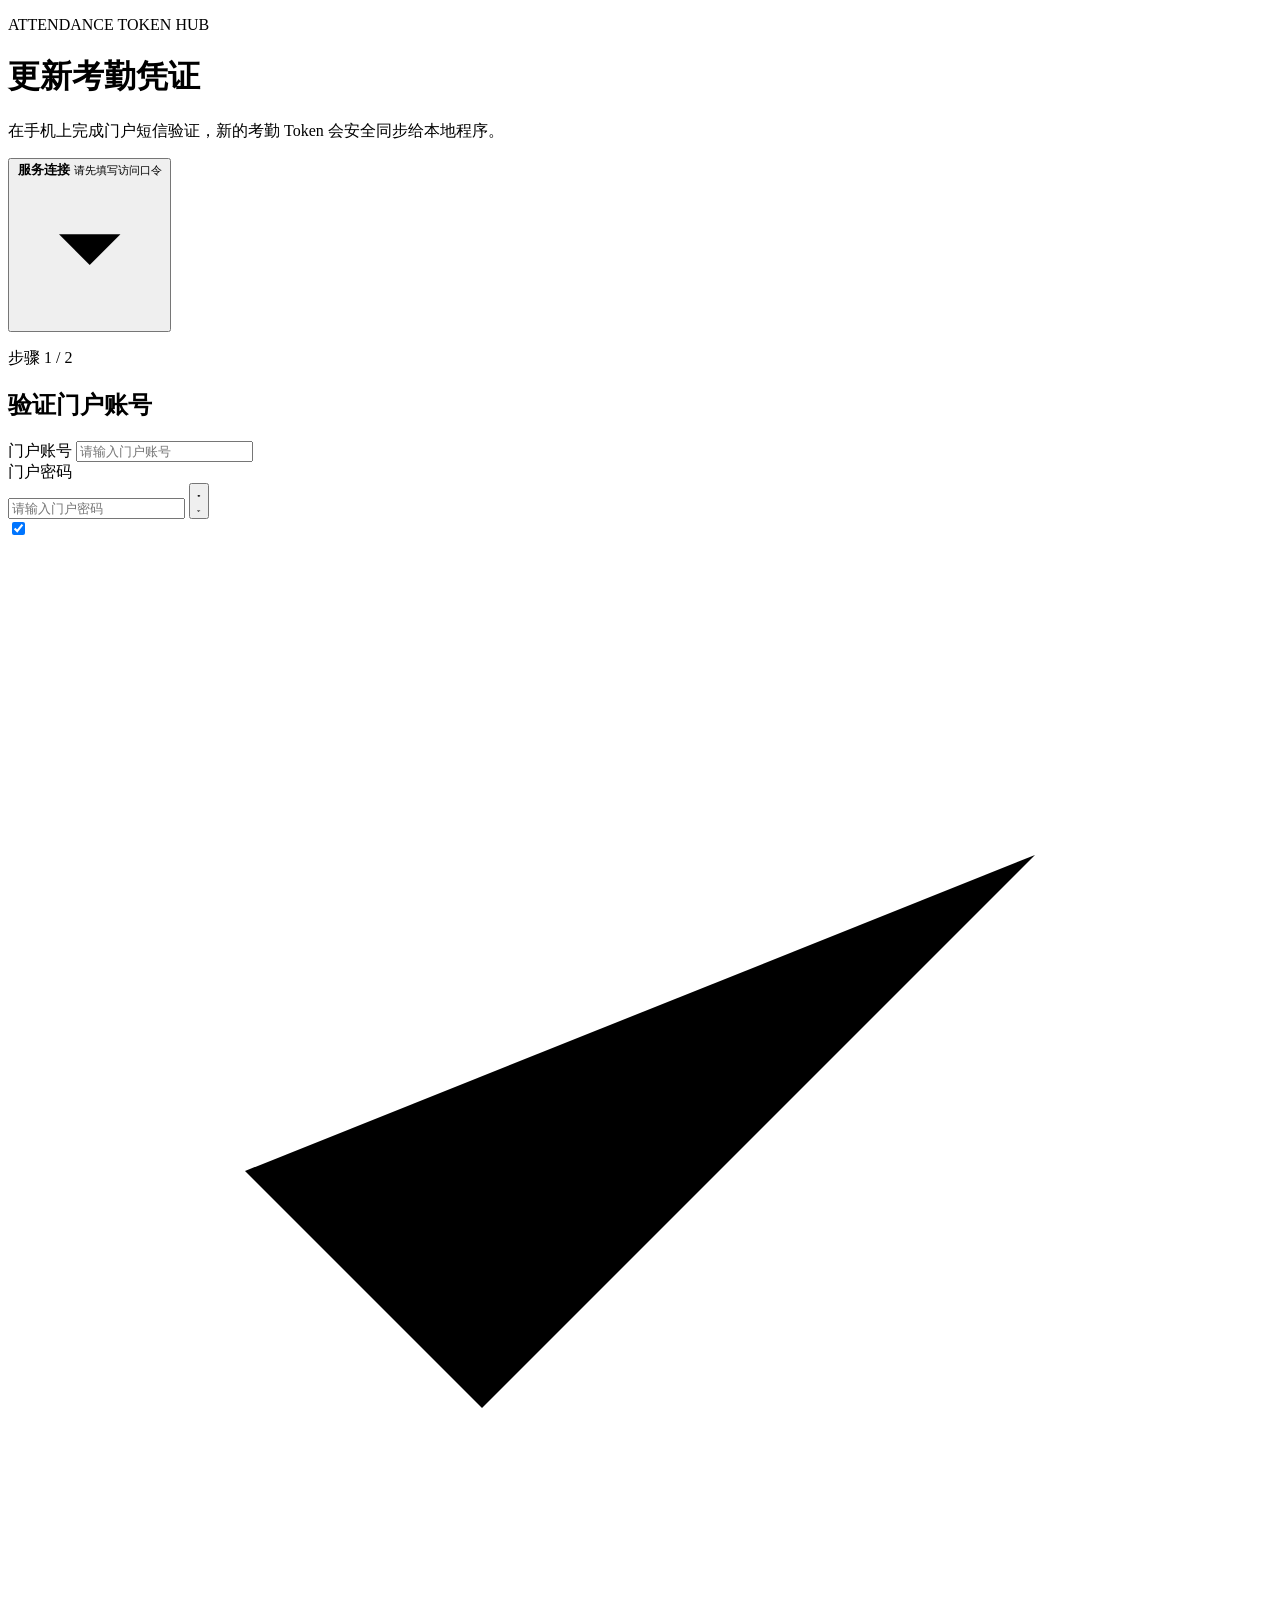
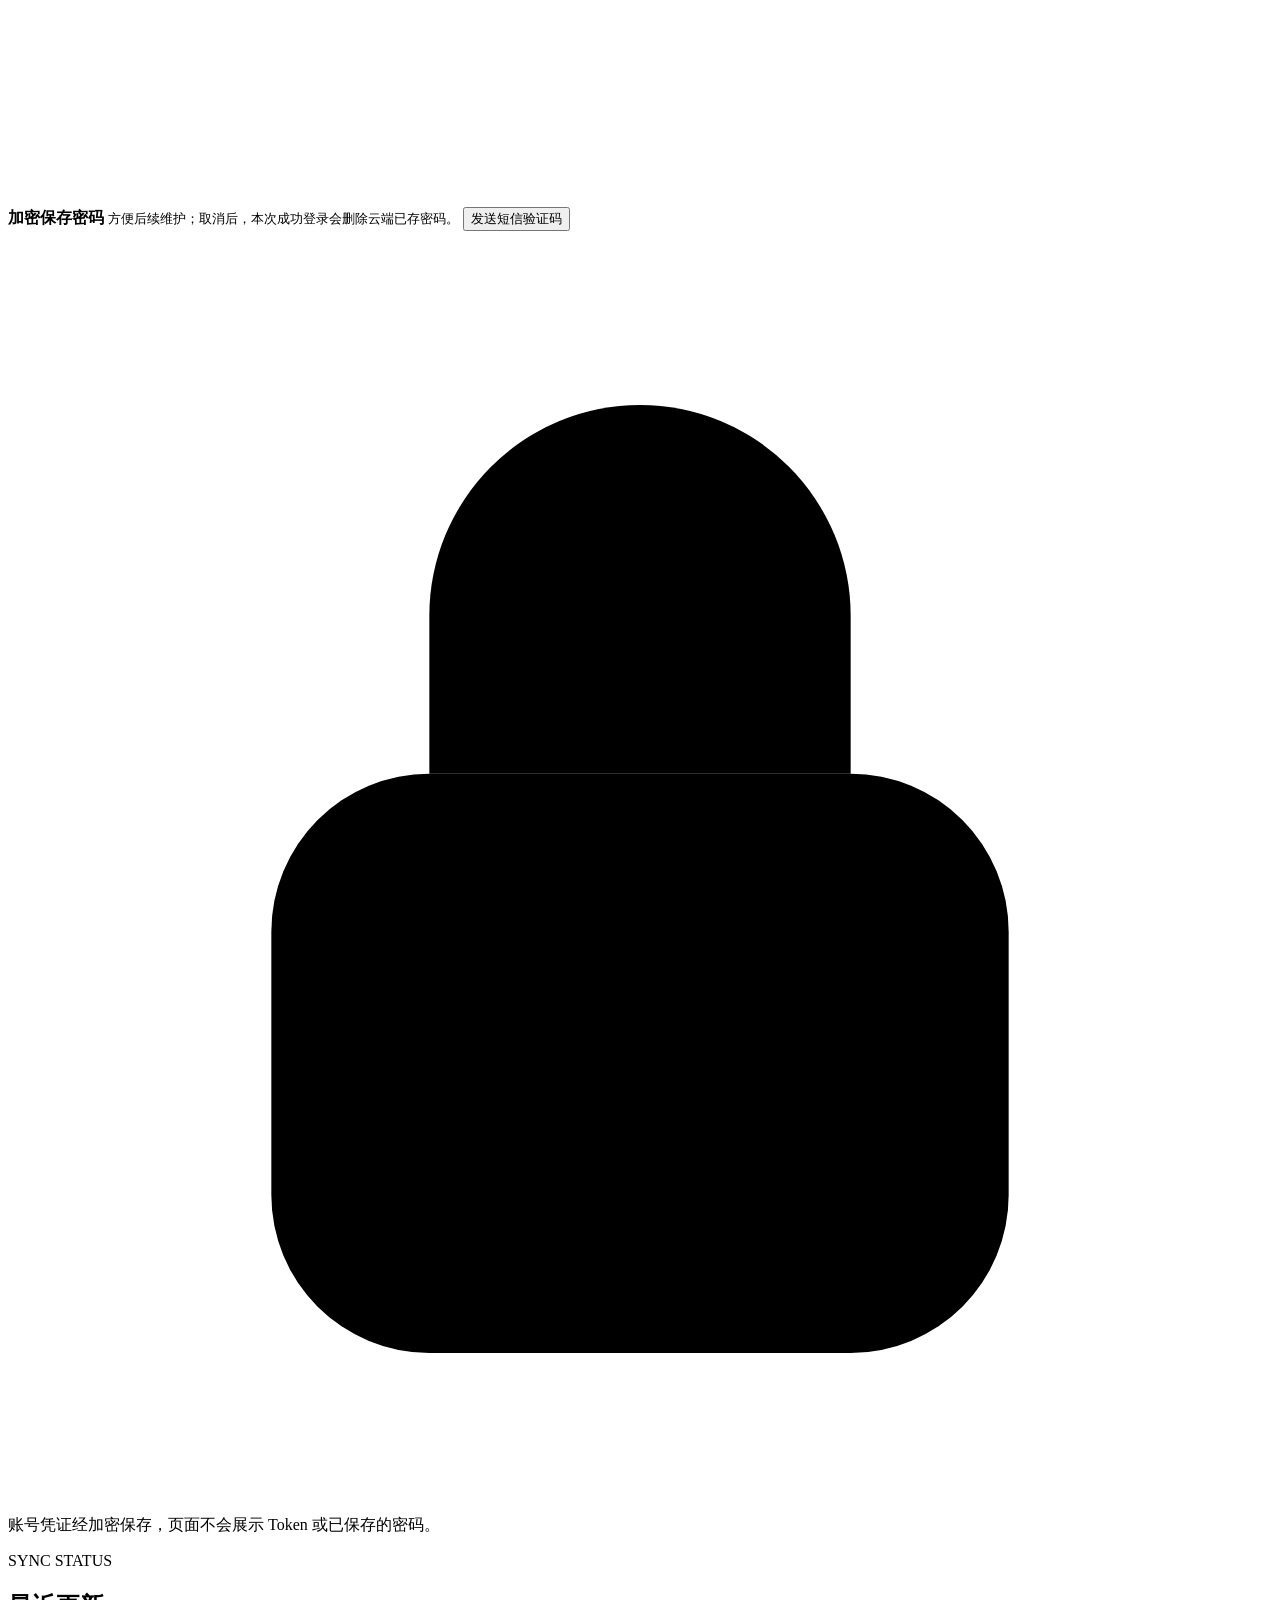
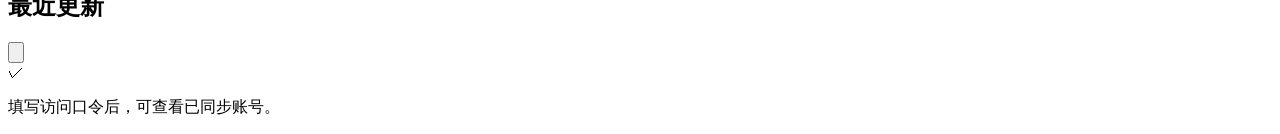
==== webApp/app/index.html @ 40dd31b1 "feat: add cloud token hub and desktop sync" ====
<!doctype html>
<html lang="zh-CN">
  <head>
    <meta charset="UTF-8">
    <meta name="viewport" content="width=device-width, initial-scale=1, viewport-fit=cover">
    <meta name="theme-color" content="#123c39">
    <meta name="description" content="通过门户短信验证安全更新考勤 Token">
    <title>考勤凭证助手</title>
    <link rel="stylesheet" href="/styles.css">
  </head>
  <body>
    <div class="ambient ambient-one" aria-hidden="true"></div>
    <div class="ambient ambient-two" aria-hidden="true"></div>

    <main class="page-shell">
      <header class="hero reveal">
        <div class="brand-mark" aria-hidden="true">
          <span></span>
          <span></span>
          <span></span>
        </div>
        <div>
          <p class="eyebrow">ATTENDANCE TOKEN HUB</p>
          <h1>更新考勤凭证</h1>
          <p class="hero-copy">在手机上完成门户短信验证，新的考勤 Token 会安全同步给本地程序。</p>
        </div>
      </header>

      <section class="connection-card reveal" aria-labelledby="connection-title">
        <button class="connection-toggle" id="connection-toggle" type="button" aria-expanded="false" aria-controls="connection-panel">
          <span class="connection-summary">
            <span class="status-dot" id="connection-dot"></span>
            <span>
              <strong id="connection-title">服务连接</strong>
              <small id="connection-label">请先填写访问口令</small>
            </span>
          </span>
          <svg viewBox="0 0 24 24" aria-hidden="true"><path d="m7 9 5 5 5-5"/></svg>
        </button>
        <div class="connection-panel" id="connection-panel" hidden>
          <label class="field-label" for="access-key">服务访问口令</label>
          <div class="secret-row">
            <input id="access-key" type="password" autocomplete="off" maxlength="256" placeholder="由管理员提供">
            <button class="text-button" id="save-access-key" type="button">应用</button>
          </div>
          <p class="field-hint">仅保存在当前浏览器会话，关闭页面后自动清除。</p>
        </div>
      </section>

      <section class="auth-card reveal" aria-labelledby="auth-title">
        <div class="card-heading">
          <div>
            <p class="step-kicker" id="step-kicker">步骤 1 / 2</p>
            <h2 id="auth-title">验证门户账号</h2>
          </div>
          <div class="step-track" aria-hidden="true">
            <span class="active"></span>
            <span id="step-two-marker"></span>
          </div>
        </div>

        <form id="auth-form" novalidate>
          <div class="field-group">
            <label class="field-label" for="user-account">门户账号</label>
            <input id="user-account" name="userAccount" type="text" autocomplete="username" autocapitalize="none" maxlength="128" placeholder="请输入门户账号" required>
          </div>

          <div class="field-group">
            <label class="field-label" for="password">门户密码</label>
            <div class="password-wrap">
              <input id="password" name="password" type="password" autocomplete="current-password" maxlength="512" placeholder="请输入门户密码" required>
              <button class="visibility-button" id="toggle-password" type="button" aria-label="显示密码">
                <svg class="eye-open" viewBox="0 0 24 24" aria-hidden="true"><path d="M2.5 12s3.4-6 9.5-6 9.5 6 9.5 6-3.4 6-9.5 6-9.5-6-9.5-6Z"/><circle cx="12" cy="12" r="2.7"/></svg>
                <svg class="eye-closed" viewBox="0 0 24 24" aria-hidden="true"><path d="m3 3 18 18M10.6 6.1A9.9 9.9 0 0 1 12 6c6.1 0 9.5 6 9.5 6a14.8 14.8 0 0 1-2.1 2.8M6.2 6.3C3.8 8 2.5 12 2.5 12s3.4 6 9.5 6a9.3 9.3 0 0 0 3.2-.6M9.9 9.9a3 3 0 0 0 4.2 4.2"/></svg>
              </button>
            </div>
          </div>

          <label class="check-row" for="save-password">
            <input id="save-password" type="checkbox" checked>
            <span class="check-box" aria-hidden="true"><svg viewBox="0 0 16 16"><path d="m3 8 3 3 7-7"/></svg></span>
            <span>
              <strong>加密保存密码</strong>
              <small id="password-save-hint">方便后续维护；取消后，本次成功登录会删除云端已存密码。</small>
            </span>
          </label>

          <button class="primary-button" id="send-sms" type="button">
            <span class="button-label">发送短信验证码</span>
            <span class="button-spinner" aria-hidden="true"></span>
          </button>

          <div class="verification-panel" id="verification-panel" hidden>
            <div class="verification-divider">
              <span></span>
              <p>验证码已发送</p>
              <span></span>
            </div>
            <div class="field-group code-group">
              <label class="field-label" for="sms-code">短信验证码</label>
              <div class="code-row">
                <input id="sms-code" name="smsCode" type="text" inputmode="numeric" autocomplete="one-time-code" maxlength="20" placeholder="请输入验证码">
                <span class="countdown" id="challenge-countdown">10:00</span>
              </div>
            </div>
            <button class="primary-button accent" id="complete-login" type="submit">
              <span class="button-label">验证并更新 Token</span>
              <span class="button-spinner" aria-hidden="true"></span>
            </button>
          </div>
        </form>

        <div class="inline-message" id="inline-message" role="status" aria-live="polite" hidden></div>
        <p class="privacy-note"><svg viewBox="0 0 24 24" aria-hidden="true"><rect x="5" y="10" width="14" height="11" rx="3"/><path d="M8 10V7a4 4 0 0 1 8 0v3"/></svg>账号凭证经加密保存，页面不会展示 Token 或已保存的密码。</p>
      </section>

      <section class="accounts-section reveal" aria-labelledby="accounts-title">
        <div class="section-heading">
          <div>
            <p class="eyebrow dark">SYNC STATUS</p>
            <h2 id="accounts-title">最近更新</h2>
          </div>
          <button class="icon-button" id="refresh-accounts" type="button" aria-label="刷新账号列表">
            <svg viewBox="0 0 24 24" aria-hidden="true"><path d="M20 7v5h-5M4 17v-5h5"/><path d="M6.1 8.4A7 7 0 0 1 18.7 7L20 9M4 15l1.3 2A7 7 0 0 0 18 15.6"/></svg>
          </button>
        </div>
        <div class="accounts-list" id="accounts-list">
          <div class="empty-state" id="accounts-empty">
            <span class="empty-symbol" aria-hidden="true">✓</span>
            <p>填写访问口令后，可查看已同步账号。</p>
          </div>
        </div>
      </section>
    </main>

    <div class="toast" id="toast" role="status" aria-live="polite" hidden>
      <span class="toast-icon" aria-hidden="true">✓</span>
      <span id="toast-message"></span>
    </div>

    <script src="/app.js" defer></script>
  </body>
</html>
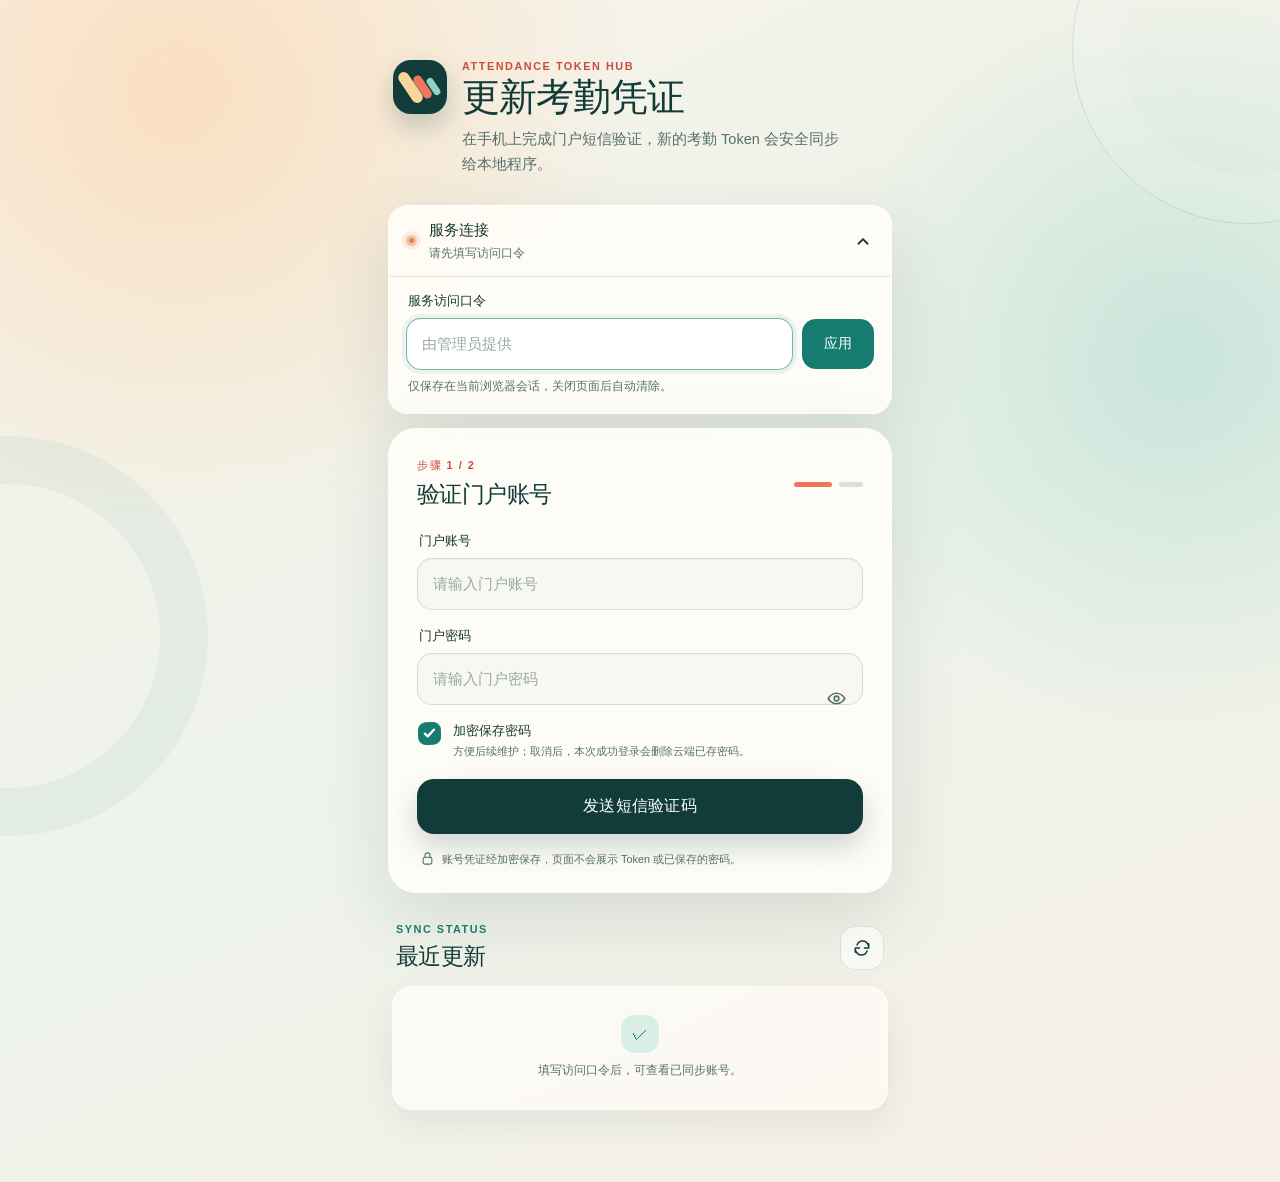
==== commit f388b591: "feat: support web deployment under a path prefix" ====
--- a/webApp/app/index.html
+++ b/webApp/app/index.html
@@ -6,7 +6,7 @@
     <meta name="theme-color" content="#123c39">
     <meta name="description" content="通过门户短信验证安全更新考勤 Token">
     <title>考勤凭证助手</title>
-    <link rel="stylesheet" href="/styles.css">
+    <link rel="stylesheet" href="styles.css">
   </head>
   <body>
     <div class="ambient ambient-one" aria-hidden="true"></div>
@@ -138,6 +138,6 @@
       <span id="toast-message"></span>
     </div>
 
-    <script src="/app.js" defer></script>
+    <script src="app.js" defer></script>
   </body>
 </html>
--- a/webApp/app/styles.css
+++ b/webApp/app/styles.css
@@ -0,0 +1,901 @@
+:root {
+  --ink: #173734;
+  --ink-soft: #55706c;
+  --paper: #f5f0e7;
+  --surface: rgba(255, 253, 248, 0.92);
+  --line: rgba(23, 55, 52, 0.12);
+  --teal: #177c70;
+  --teal-deep: #123c39;
+  --mint: #d8eee7;
+  --coral: #ee765d;
+  --coral-deep: #c84f3b;
+  --success: #237d59;
+  --danger: #b94a3b;
+  --shadow: 0 24px 70px rgba(39, 61, 54, 0.13);
+  --radius: 28px;
+  font-family: "Source Han Sans SC", "Microsoft YaHei UI", "PingFang SC", sans-serif;
+  color: var(--ink);
+  background: var(--paper);
+  font-synthesis: none;
+}
+
+* {
+  box-sizing: border-box;
+}
+
+[hidden] {
+  display: none !important;
+}
+
+html {
+  min-height: 100%;
+  background: var(--paper);
+}
+
+body {
+  min-width: 320px;
+  min-height: 100vh;
+  min-height: 100dvh;
+  margin: 0;
+  overflow-x: hidden;
+  background:
+    radial-gradient(circle at 14% 8%, rgba(255, 202, 150, 0.48), transparent 28rem),
+    radial-gradient(circle at 92% 30%, rgba(131, 201, 185, 0.34), transparent 24rem),
+    linear-gradient(155deg, #f8f2e8 0%, #edf3eb 54%, #f7efe5 100%);
+}
+
+button,
+input {
+  font: inherit;
+}
+
+button {
+  -webkit-tap-highlight-color: transparent;
+}
+
+button:focus-visible,
+input:focus-visible {
+  outline: 3px solid rgba(238, 118, 93, 0.3);
+  outline-offset: 2px;
+}
+
+.ambient {
+  position: fixed;
+  z-index: 0;
+  border: 1px solid rgba(23, 124, 112, 0.14);
+  border-radius: 999px;
+  pointer-events: none;
+}
+
+.ambient-one {
+  top: -8rem;
+  right: -9rem;
+  width: 22rem;
+  height: 22rem;
+  box-shadow: inset 0 0 0 3rem rgba(255, 255, 255, 0.12);
+}
+
+.ambient-two {
+  bottom: 4rem;
+  left: -12rem;
+  width: 25rem;
+  height: 25rem;
+  border-width: 3rem;
+  opacity: 0.36;
+}
+
+.page-shell {
+  position: relative;
+  z-index: 1;
+  width: min(100%, 540px);
+  margin: 0 auto;
+  padding: max(28px, env(safe-area-inset-top)) 18px max(48px, env(safe-area-inset-bottom));
+}
+
+.hero {
+  display: grid;
+  grid-template-columns: 54px 1fr;
+  gap: 15px;
+  align-items: start;
+  padding: 10px 5px 28px;
+}
+
+.brand-mark {
+  position: relative;
+  width: 54px;
+  height: 54px;
+  overflow: hidden;
+  border-radius: 18px;
+  background: var(--teal-deep);
+  box-shadow: 0 12px 26px rgba(18, 60, 57, 0.22);
+}
+
+.brand-mark span {
+  position: absolute;
+  display: block;
+  border-radius: 999px;
+  transform: rotate(-34deg);
+}
+
+.brand-mark span:nth-child(1) {
+  top: 10px;
+  left: 12px;
+  width: 11px;
+  height: 35px;
+  background: #f8d59a;
+}
+
+.brand-mark span:nth-child(2) {
+  top: 14px;
+  left: 25px;
+  width: 9px;
+  height: 26px;
+  background: var(--coral);
+}
+
+.brand-mark span:nth-child(3) {
+  top: 17px;
+  left: 37px;
+  width: 7px;
+  height: 19px;
+  background: #8bd3c3;
+}
+
+.eyebrow,
+.step-kicker {
+  margin: 0 0 6px;
+  color: var(--coral-deep);
+  font-size: 0.68rem;
+  font-weight: 800;
+  letter-spacing: 0.14em;
+}
+
+.eyebrow.dark {
+  color: var(--teal);
+}
+
+h1,
+h2,
+p {
+  margin-top: 0;
+}
+
+h1,
+h2 {
+  font-family: "STZhongsong", "FZYaSongS-R-GB", "Source Han Serif SC", serif;
+  letter-spacing: -0.025em;
+}
+
+h1 {
+  margin-bottom: 8px;
+  color: var(--teal-deep);
+  font-size: clamp(1.85rem, 8vw, 2.35rem);
+  line-height: 1.08;
+}
+
+.hero-copy {
+  max-width: 390px;
+  margin-bottom: 0;
+  color: var(--ink-soft);
+  font-size: 0.91rem;
+  line-height: 1.72;
+}
+
+.connection-card,
+.auth-card {
+  border: 1px solid rgba(255, 255, 255, 0.7);
+  background: var(--surface);
+  box-shadow: var(--shadow);
+  backdrop-filter: blur(18px);
+  -webkit-backdrop-filter: blur(18px);
+}
+
+.connection-card {
+  margin-bottom: 14px;
+  overflow: hidden;
+  border-radius: 20px;
+}
+
+.connection-toggle {
+  display: flex;
+  width: 100%;
+  min-height: 70px;
+  align-items: center;
+  justify-content: space-between;
+  padding: 14px 17px;
+  border: 0;
+  color: var(--ink);
+  background: transparent;
+  cursor: pointer;
+}
+
+.connection-toggle > svg {
+  width: 22px;
+  fill: none;
+  stroke: currentColor;
+  stroke-linecap: round;
+  stroke-linejoin: round;
+  stroke-width: 2;
+  transition: transform 180ms ease;
+}
+
+.connection-toggle[aria-expanded="true"] > svg {
+  transform: rotate(180deg);
+}
+
+.connection-summary {
+  display: flex;
+  gap: 12px;
+  align-items: center;
+  text-align: left;
+}
+
+.connection-summary strong,
+.connection-summary small {
+  display: block;
+}
+
+.connection-summary strong {
+  margin-bottom: 4px;
+  font-size: 0.95rem;
+}
+
+.connection-summary small {
+  color: var(--ink-soft);
+  font-size: 0.76rem;
+}
+
+.status-dot {
+  width: 11px;
+  height: 11px;
+  border: 3px solid #e9c9a3;
+  border-radius: 50%;
+  background: var(--coral);
+  box-shadow: 0 0 0 4px rgba(238, 118, 93, 0.12);
+}
+
+.status-dot.connected {
+  border-color: #cfeadd;
+  background: var(--success);
+  box-shadow: 0 0 0 4px rgba(35, 125, 89, 0.12);
+}
+
+.connection-panel {
+  padding: 0 17px 17px;
+  border-top: 1px solid var(--line);
+}
+
+.connection-panel .field-label {
+  margin-top: 15px;
+}
+
+.secret-row,
+.code-row {
+  display: flex;
+  gap: 9px;
+  align-items: center;
+}
+
+.secret-row input,
+.code-row input {
+  min-width: 0;
+  flex: 1;
+}
+
+.text-button {
+  min-width: 72px;
+  height: 50px;
+  padding: 0 15px;
+  border: 0;
+  border-radius: 14px;
+  color: #fff;
+  background: var(--teal);
+  font-size: 0.86rem;
+  font-weight: 800;
+  cursor: pointer;
+}
+
+.field-hint {
+  margin: 8px 2px 0;
+  color: var(--ink-soft);
+  font-size: 0.72rem;
+  line-height: 1.55;
+}
+
+.auth-card {
+  padding: 24px 20px 20px;
+  border-radius: var(--radius);
+}
+
+.card-heading,
+.section-heading {
+  display: flex;
+  align-items: center;
+  justify-content: space-between;
+}
+
+.card-heading {
+  margin-bottom: 22px;
+}
+
+.card-heading h2,
+.section-heading h2 {
+  margin: 0;
+  color: var(--teal-deep);
+  font-size: 1.45rem;
+}
+
+.step-track {
+  display: flex;
+  gap: 7px;
+}
+
+.step-track span {
+  width: 24px;
+  height: 5px;
+  border-radius: 99px;
+  background: #dcded8;
+  transition: width 220ms ease, background 220ms ease;
+}
+
+.step-track span.active {
+  width: 38px;
+  background: var(--coral);
+}
+
+.field-group {
+  margin-bottom: 17px;
+}
+
+.field-label {
+  display: block;
+  margin: 0 2px 8px;
+  color: var(--ink);
+  font-size: 0.82rem;
+  font-weight: 800;
+}
+
+input[type="text"],
+input[type="password"] {
+  width: 100%;
+  height: 52px;
+  padding: 0 15px;
+  border: 1px solid rgba(23, 55, 52, 0.14);
+  border-radius: 15px;
+  color: var(--ink);
+  background: rgba(248, 248, 243, 0.88);
+  box-shadow: inset 0 1px 2px rgba(23, 55, 52, 0.03);
+  font-size: 0.94rem;
+  transition: border 160ms ease, box-shadow 160ms ease, background 160ms ease;
+}
+
+input::placeholder {
+  color: #9aa9a4;
+}
+
+input:focus {
+  border-color: rgba(23, 124, 112, 0.58);
+  background: #fff;
+  box-shadow: 0 0 0 4px rgba(23, 124, 112, 0.08);
+  outline: none;
+}
+
+.password-wrap {
+  position: relative;
+}
+
+.password-wrap input {
+  padding-right: 52px;
+}
+
+.visibility-button {
+  position: absolute;
+  top: 50%;
+  right: 7px;
+  display: grid;
+  width: 40px;
+  height: 40px;
+  padding: 9px;
+  border: 0;
+  border-radius: 12px;
+  color: var(--ink-soft);
+  background: transparent;
+  cursor: pointer;
+  place-items: center;
+}
+
+.visibility-button svg {
+  grid-area: 1 / 1;
+  width: 21px;
+  fill: none;
+  stroke: currentColor;
+  stroke-linecap: round;
+  stroke-linejoin: round;
+  stroke-width: 1.8;
+}
+
+.visibility-button .eye-closed,
+.visibility-button.visible .eye-open {
+  display: none;
+}
+
+.visibility-button.visible .eye-closed {
+  display: block;
+}
+
+.check-row {
+  display: grid;
+  grid-template-columns: 24px 1fr;
+  gap: 11px;
+  margin: 2px 1px 20px;
+  cursor: pointer;
+}
+
+.check-row input {
+  position: absolute;
+  width: 1px;
+  height: 1px;
+  overflow: hidden;
+  opacity: 0;
+}
+
+.check-box {
+  display: grid;
+  width: 23px;
+  height: 23px;
+  border: 1px solid rgba(23, 55, 52, 0.2);
+  border-radius: 8px;
+  background: #f8f8f3;
+  place-items: center;
+  transition: background 160ms ease, border 160ms ease, transform 160ms ease;
+}
+
+.check-box svg {
+  width: 15px;
+  fill: none;
+  stroke: #fff;
+  stroke-linecap: round;
+  stroke-linejoin: round;
+  stroke-width: 2.4;
+  opacity: 0;
+}
+
+.check-row input:checked + .check-box {
+  border-color: var(--teal);
+  background: var(--teal);
+  transform: rotate(-2deg);
+}
+
+.check-row input:checked + .check-box svg {
+  opacity: 1;
+}
+
+.check-row input:focus-visible + .check-box {
+  outline: 3px solid rgba(238, 118, 93, 0.3);
+  outline-offset: 2px;
+}
+
+.check-row strong,
+.check-row small {
+  display: block;
+}
+
+.check-row strong {
+  margin-bottom: 3px;
+  font-size: 0.83rem;
+}
+
+.check-row small {
+  color: var(--ink-soft);
+  font-size: 0.7rem;
+  line-height: 1.5;
+}
+
+.primary-button {
+  position: relative;
+  display: flex;
+  width: 100%;
+  height: 55px;
+  align-items: center;
+  justify-content: center;
+  overflow: hidden;
+  border: 0;
+  border-radius: 17px;
+  color: #fff;
+  background: var(--teal-deep);
+  box-shadow: 0 13px 28px rgba(18, 60, 57, 0.2);
+  font-weight: 800;
+  letter-spacing: 0.02em;
+  cursor: pointer;
+  transition: transform 150ms ease, box-shadow 150ms ease, opacity 150ms ease;
+}
+
+.primary-button::before {
+  position: absolute;
+  top: 0;
+  left: -38%;
+  width: 35%;
+  height: 100%;
+  background: linear-gradient(90deg, transparent, rgba(255, 255, 255, 0.16), transparent);
+  content: "";
+  transform: skewX(-18deg);
+  transition: left 420ms ease;
+}
+
+.primary-button:hover::before {
+  left: 108%;
+}
+
+.primary-button:not(:disabled):active {
+  transform: translateY(2px);
+  box-shadow: 0 7px 16px rgba(18, 60, 57, 0.18);
+}
+
+.primary-button.accent {
+  background: var(--coral);
+  box-shadow: 0 13px 28px rgba(200, 79, 59, 0.2);
+}
+
+.primary-button:disabled {
+  box-shadow: none;
+  cursor: not-allowed;
+  opacity: 0.5;
+}
+
+.button-spinner {
+  display: none;
+  width: 19px;
+  height: 19px;
+  border: 2px solid rgba(255, 255, 255, 0.38);
+  border-top-color: #fff;
+  border-radius: 50%;
+  animation: spin 700ms linear infinite;
+}
+
+.primary-button.loading .button-label {
+  display: none;
+}
+
+.primary-button.loading .button-spinner {
+  display: block;
+}
+
+.verification-panel {
+  padding-top: 21px;
+  animation: panel-in 320ms ease both;
+}
+
+.verification-divider {
+  display: grid;
+  grid-template-columns: 1fr auto 1fr;
+  gap: 10px;
+  align-items: center;
+  margin-bottom: 17px;
+}
+
+.verification-divider span {
+  height: 1px;
+  background: var(--line);
+}
+
+.verification-divider p {
+  margin: 0;
+  color: var(--success);
+  font-size: 0.7rem;
+  font-weight: 800;
+  letter-spacing: 0.08em;
+}
+
+.code-group {
+  margin-bottom: 13px;
+}
+
+.countdown {
+  min-width: 58px;
+  color: var(--teal);
+  font-size: 0.82rem;
+  font-variant-numeric: tabular-nums;
+  font-weight: 800;
+  text-align: center;
+}
+
+.inline-message {
+  margin-top: 14px;
+  padding: 11px 13px;
+  border-radius: 13px;
+  color: var(--danger);
+  background: rgba(185, 74, 59, 0.09);
+  font-size: 0.78rem;
+  line-height: 1.55;
+}
+
+.inline-message.success {
+  color: var(--success);
+  background: rgba(35, 125, 89, 0.09);
+}
+
+.privacy-note {
+  display: flex;
+  gap: 7px;
+  align-items: flex-start;
+  margin: 17px 3px 0;
+  color: var(--ink-soft);
+  font-size: 0.68rem;
+  line-height: 1.55;
+}
+
+.privacy-note svg {
+  width: 15px;
+  min-width: 15px;
+  fill: none;
+  stroke: currentColor;
+  stroke-linecap: round;
+  stroke-linejoin: round;
+  stroke-width: 1.7;
+}
+
+.accounts-section {
+  padding: 30px 4px 0;
+}
+
+.section-heading {
+  margin-bottom: 14px;
+  padding: 0 4px;
+}
+
+.icon-button {
+  display: grid;
+  width: 44px;
+  height: 44px;
+  border: 1px solid var(--line);
+  border-radius: 15px;
+  color: var(--teal-deep);
+  background: rgba(255, 255, 255, 0.58);
+  cursor: pointer;
+  place-items: center;
+}
+
+.icon-button svg {
+  width: 20px;
+  fill: none;
+  stroke: currentColor;
+  stroke-linecap: round;
+  stroke-linejoin: round;
+  stroke-width: 1.8;
+}
+
+.icon-button.loading svg {
+  animation: spin 700ms linear infinite;
+}
+
+.accounts-list {
+  display: grid;
+  gap: 10px;
+}
+
+.account-item,
+.empty-state {
+  border: 1px solid rgba(255, 255, 255, 0.68);
+  background: rgba(255, 253, 248, 0.72);
+  box-shadow: 0 13px 32px rgba(39, 61, 54, 0.08);
+  backdrop-filter: blur(12px);
+  -webkit-backdrop-filter: blur(12px);
+}
+
+.account-item {
+  display: grid;
+  grid-template-columns: 44px 1fr auto;
+  gap: 12px;
+  align-items: center;
+  padding: 14px;
+  border-radius: 19px;
+  animation: item-in 280ms ease both;
+}
+
+.account-avatar {
+  display: grid;
+  width: 44px;
+  height: 44px;
+  border-radius: 15px;
+  color: var(--teal-deep);
+  background: var(--mint);
+  font-family: "STZhongsong", "Source Han Serif SC", serif;
+  font-size: 1.05rem;
+  font-weight: 800;
+  place-items: center;
+}
+
+.account-copy {
+  min-width: 0;
+}
+
+.account-name-line {
+  display: flex;
+  gap: 7px;
+  align-items: baseline;
+  margin-bottom: 4px;
+}
+
+.account-name-line strong {
+  overflow: hidden;
+  font-size: 0.9rem;
+  text-overflow: ellipsis;
+  white-space: nowrap;
+}
+
+.account-name-line span {
+  color: var(--ink-soft);
+  font-size: 0.67rem;
+}
+
+.account-meta {
+  overflow: hidden;
+  margin: 0;
+  color: var(--ink-soft);
+  font-size: 0.69rem;
+  line-height: 1.45;
+  text-overflow: ellipsis;
+  white-space: nowrap;
+}
+
+.status-badge {
+  padding: 6px 9px;
+  border-radius: 99px;
+  color: var(--success);
+  background: rgba(35, 125, 89, 0.1);
+  font-size: 0.66rem;
+  font-weight: 800;
+  white-space: nowrap;
+}
+
+.status-badge.expired {
+  color: var(--danger);
+  background: rgba(185, 74, 59, 0.09);
+}
+
+.empty-state {
+  padding: 28px 22px;
+  border-radius: 20px;
+  color: var(--ink-soft);
+  text-align: center;
+}
+
+.empty-state p {
+  margin: 8px 0 0;
+  font-size: 0.78rem;
+  line-height: 1.55;
+}
+
+.empty-symbol {
+  display: grid;
+  width: 38px;
+  height: 38px;
+  margin: 0 auto;
+  border-radius: 14px;
+  color: var(--teal);
+  background: var(--mint);
+  font-weight: 900;
+  place-items: center;
+}
+
+.toast {
+  position: fixed;
+  z-index: 20;
+  right: 18px;
+  bottom: max(20px, env(safe-area-inset-bottom));
+  left: 18px;
+  display: flex;
+  width: min(calc(100% - 36px), 500px);
+  min-height: 54px;
+  margin: 0 auto;
+  align-items: center;
+  gap: 11px;
+  padding: 12px 16px;
+  border: 1px solid rgba(255, 255, 255, 0.16);
+  border-radius: 17px;
+  color: #fff;
+  background: rgba(18, 60, 57, 0.95);
+  box-shadow: 0 17px 38px rgba(18, 60, 57, 0.28);
+  font-size: 0.82rem;
+  animation: toast-in 260ms ease both;
+  backdrop-filter: blur(12px);
+  -webkit-backdrop-filter: blur(12px);
+}
+
+.toast.error {
+  background: rgba(142, 55, 43, 0.96);
+}
+
+.toast-icon {
+  display: grid;
+  width: 26px;
+  height: 26px;
+  flex: 0 0 auto;
+  border-radius: 9px;
+  color: var(--teal-deep);
+  background: #dff0e8;
+  font-weight: 900;
+  place-items: center;
+}
+
+.reveal {
+  animation: reveal 560ms cubic-bezier(0.2, 0.8, 0.2, 1) both;
+}
+
+.connection-card.reveal {
+  animation-delay: 80ms;
+}
+
+.auth-card.reveal {
+  animation-delay: 150ms;
+}
+
+.accounts-section.reveal {
+  animation-delay: 220ms;
+}
+
+@keyframes reveal {
+  from { opacity: 0; transform: translateY(16px); }
+  to { opacity: 1; transform: translateY(0); }
+}
+
+@keyframes panel-in {
+  from { opacity: 0; transform: translateY(-8px); }
+  to { opacity: 1; transform: translateY(0); }
+}
+
+@keyframes item-in {
+  from { opacity: 0; transform: translateY(8px); }
+  to { opacity: 1; transform: translateY(0); }
+}
+
+@keyframes toast-in {
+  from { opacity: 0; transform: translateY(14px) scale(0.98); }
+  to { opacity: 1; transform: translateY(0) scale(1); }
+}
+
+@keyframes spin {
+  to { transform: rotate(360deg); }
+}
+
+@media (min-width: 760px) {
+  .page-shell {
+    padding-top: 50px;
+    padding-bottom: 72px;
+  }
+
+  .auth-card {
+    padding: 30px 28px 24px;
+  }
+}
+
+@media (max-width: 360px) {
+  .page-shell {
+    padding-right: 12px;
+    padding-left: 12px;
+  }
+
+  .hero {
+    grid-template-columns: 46px 1fr;
+  }
+
+  .brand-mark {
+    width: 46px;
+    height: 46px;
+  }
+
+  .brand-mark span:nth-child(1) { left: 9px; }
+  .brand-mark span:nth-child(2) { left: 21px; }
+  .brand-mark span:nth-child(3) { left: 32px; }
+}
+
+@media (prefers-reduced-motion: reduce) {
+  *,
+  *::before,
+  *::after {
+    scroll-behavior: auto !important;
+    animation-duration: 0.01ms !important;
+    animation-iteration-count: 1 !important;
+    transition-duration: 0.01ms !important;
+  }
+}
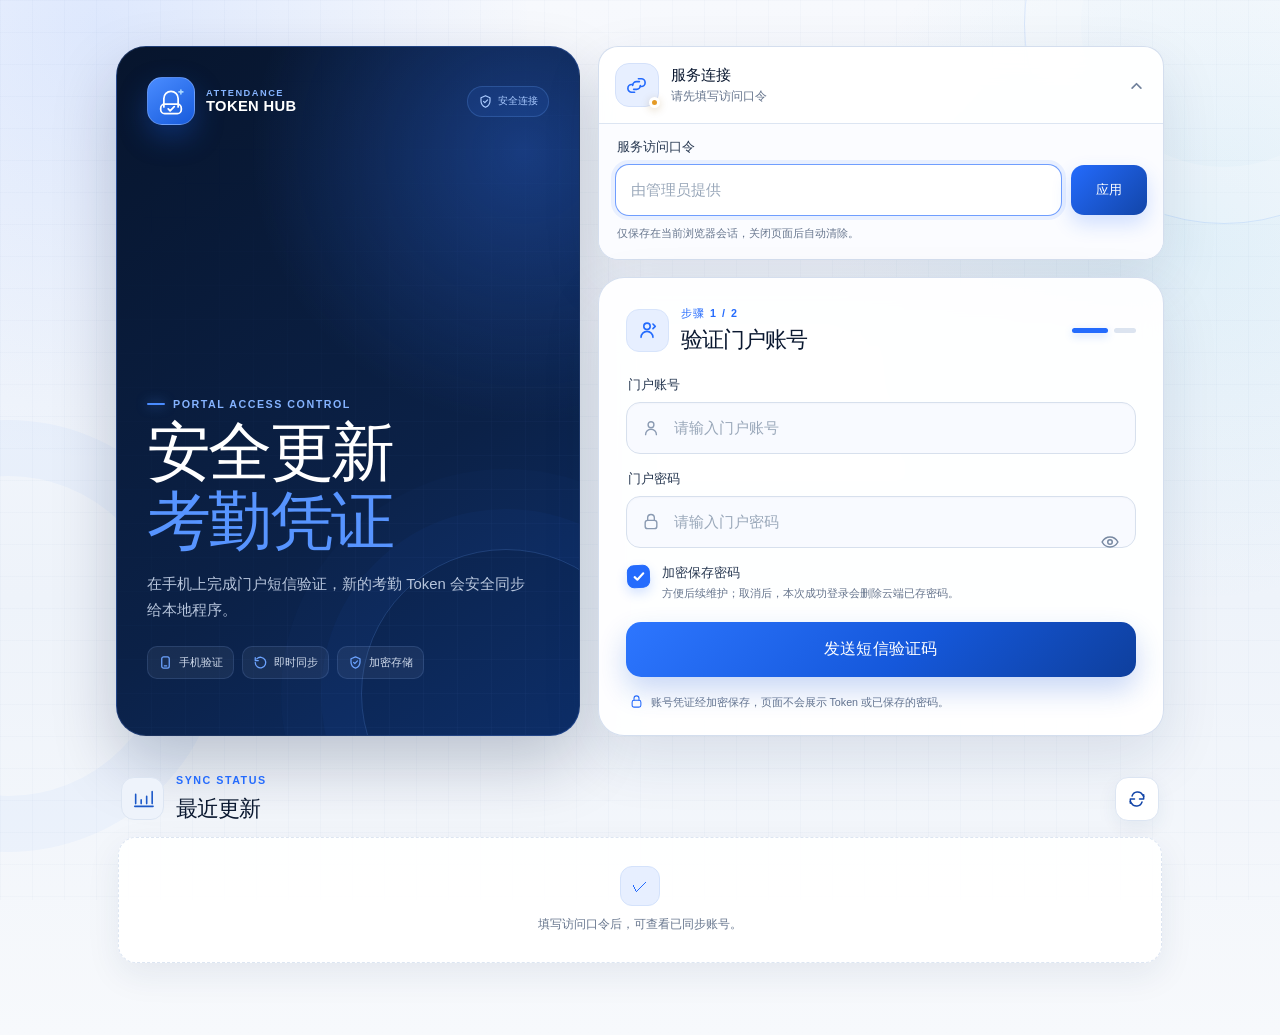
==== commit fa1da8dc: "feat: redesign token hub in blue and navy" ====
--- a/webApp/app/index.html
+++ b/webApp/app/index.html
@@ -3,10 +3,10 @@
   <head>
     <meta charset="UTF-8">
     <meta name="viewport" content="width=device-width, initial-scale=1, viewport-fit=cover">
-    <meta name="theme-color" content="#123c39">
+    <meta name="theme-color" content="#07152d">
     <meta name="description" content="通过门户短信验证安全更新考勤 Token">
     <title>考勤凭证助手</title>
-    <link rel="stylesheet" href="styles.css">
+    <link rel="stylesheet" href="styles.css?v=20261005-blue">
   </head>
   <body>
     <div class="ambient ambient-one" aria-hidden="true"></div>
@@ -14,22 +14,46 @@
 
     <main class="page-shell">
       <header class="hero reveal">
-        <div class="brand-mark" aria-hidden="true">
-          <span></span>
-          <span></span>
-          <span></span>
+        <div class="hero-grid" aria-hidden="true"></div>
+        <div class="hero-topline">
+          <div class="brand-lockup">
+            <div class="brand-mark" aria-hidden="true">
+              <svg viewBox="0 0 48 48">
+                <path d="M15 31.5V20.8a9 9 0 0 1 18 0v10.7"/>
+                <rect x="11" y="28" width="26" height="12" rx="5"/>
+                <path d="m20.5 34 2.4 2.4 5.2-5.2"/>
+                <path class="brand-spark" d="M36.5 10v5M34 12.5h5"/>
+              </svg>
+            </div>
+            <div class="brand-copy">
+              <span>ATTENDANCE</span>
+              <strong>TOKEN HUB</strong>
+            </div>
+          </div>
+          <span class="secure-pill">
+            <svg viewBox="0 0 20 20" aria-hidden="true"><path d="M10 2.3 16 5v4.2c0 4-2.5 6.9-6 8.5-3.5-1.6-6-4.5-6-8.5V5l6-2.7Z"/><path d="m7.4 9.9 1.7 1.7 3.7-3.8"/></svg>
+            安全连接
+          </span>
         </div>
-        <div>
-          <p class="eyebrow">ATTENDANCE TOKEN HUB</p>
-          <h1>更新考勤凭证</h1>
+        <div class="hero-content">
+          <p class="eyebrow"><span></span> PORTAL ACCESS CONTROL</p>
+          <h1>安全更新<br><em>考勤凭证</em></h1>
           <p class="hero-copy">在手机上完成门户短信验证，新的考勤 Token 会安全同步给本地程序。</p>
+          <div class="hero-features" aria-label="服务特性">
+            <span><svg viewBox="0 0 20 20" aria-hidden="true"><rect x="5" y="2.5" width="10" height="15" rx="2.5"/><path d="M8.5 14.5h3"/></svg>手机验证</span>
+            <span><svg viewBox="0 0 20 20" aria-hidden="true"><path d="M3 10a7 7 0 1 0 2-4.9"/><path d="M3 3.5v4h4"/></svg>即时同步</span>
+            <span><svg viewBox="0 0 20 20" aria-hidden="true"><path d="M10 2.5 16 5v4.2c0 4-2.5 6.9-6 8.3-3.5-1.4-6-4.3-6-8.3V5l6-2.5Z"/><path d="m7.5 9.8 1.6 1.7 3.5-3.6"/></svg>加密存储</span>
+          </div>
         </div>
       </header>
 
       <section class="connection-card reveal" aria-labelledby="connection-title">
         <button class="connection-toggle" id="connection-toggle" type="button" aria-expanded="false" aria-controls="connection-panel">
           <span class="connection-summary">
-            <span class="status-dot" id="connection-dot"></span>
+            <span class="connection-icon" aria-hidden="true">
+              <svg viewBox="0 0 24 24"><path d="M8 12a4 4 0 0 1 4-4h3M16 12a4 4 0 0 1-4 4H9"/><path d="M14 5h3a4 4 0 0 1 0 8h-1M10 19H7a4 4 0 0 1 0-8h1"/></svg>
+              <span class="status-dot" id="connection-dot"></span>
+            </span>
             <span>
               <strong id="connection-title">服务连接</strong>
               <small id="connection-label">请先填写访问口令</small>
@@ -49,9 +73,14 @@
 
       <section class="auth-card reveal" aria-labelledby="auth-title">
         <div class="card-heading">
-          <div>
+          <div class="heading-copy">
+            <span class="heading-icon" aria-hidden="true">
+              <svg viewBox="0 0 24 24"><circle cx="12" cy="8" r="3.5"/><path d="M5.5 20a6.5 6.5 0 0 1 13 0"/><path d="M18.5 5.5 21 8l-2.5 2.5"/></svg>
+            </span>
+            <div>
             <p class="step-kicker" id="step-kicker">步骤 1 / 2</p>
             <h2 id="auth-title">验证门户账号</h2>
+            </div>
           </div>
           <div class="step-track" aria-hidden="true">
             <span class="active"></span>
@@ -62,12 +91,16 @@
         <form id="auth-form" novalidate>
           <div class="field-group">
             <label class="field-label" for="user-account">门户账号</label>
-            <input id="user-account" name="userAccount" type="text" autocomplete="username" autocapitalize="none" maxlength="128" placeholder="请输入门户账号" required>
+            <div class="input-shell">
+              <svg class="input-icon" viewBox="0 0 24 24" aria-hidden="true"><circle cx="12" cy="8" r="3.5"/><path d="M5.5 20a6.5 6.5 0 0 1 13 0"/></svg>
+              <input id="user-account" name="userAccount" type="text" autocomplete="username" autocapitalize="none" maxlength="128" placeholder="请输入门户账号" required>
+            </div>
           </div>
 
           <div class="field-group">
             <label class="field-label" for="password">门户密码</label>
-            <div class="password-wrap">
+            <div class="password-wrap input-shell">
+              <svg class="input-icon" viewBox="0 0 24 24" aria-hidden="true"><rect x="5" y="10" width="14" height="10" rx="3"/><path d="M8 10V7a4 4 0 0 1 8 0v3"/></svg>
               <input id="password" name="password" type="password" autocomplete="current-password" maxlength="512" placeholder="请输入门户密码" required>
               <button class="visibility-button" id="toggle-password" type="button" aria-label="显示密码">
                 <svg class="eye-open" viewBox="0 0 24 24" aria-hidden="true"><path d="M2.5 12s3.4-6 9.5-6 9.5 6 9.5 6-3.4 6-9.5 6-9.5-6-9.5-6Z"/><circle cx="12" cy="12" r="2.7"/></svg>
@@ -116,9 +149,14 @@
 
       <section class="accounts-section reveal" aria-labelledby="accounts-title">
         <div class="section-heading">
-          <div>
+          <div class="heading-copy">
+            <span class="heading-icon subtle" aria-hidden="true">
+              <svg viewBox="0 0 24 24"><path d="M4 17V7M10 17v-4M16 17V9M22 17V4"/><path d="M3 20h20"/></svg>
+            </span>
+            <div>
             <p class="eyebrow dark">SYNC STATUS</p>
             <h2 id="accounts-title">最近更新</h2>
+            </div>
           </div>
           <button class="icon-button" id="refresh-accounts" type="button" aria-label="刷新账号列表">
             <svg viewBox="0 0 24 24" aria-hidden="true"><path d="M20 7v5h-5M4 17v-5h5"/><path d="M6.1 8.4A7 7 0 0 1 18.7 7L20 9M4 15l1.3 2A7 7 0 0 0 18 15.6"/></svg>
--- a/webApp/app/styles.css
+++ b/webApp/app/styles.css
@@ -1,21 +1,24 @@
 :root {
-  --ink: #173734;
-  --ink-soft: #55706c;
-  --paper: #f5f0e7;
-  --surface: rgba(255, 253, 248, 0.92);
-  --line: rgba(23, 55, 52, 0.12);
-  --teal: #177c70;
-  --teal-deep: #123c39;
-  --mint: #d8eee7;
-  --coral: #ee765d;
-  --coral-deep: #c84f3b;
-  --success: #237d59;
-  --danger: #b94a3b;
-  --shadow: 0 24px 70px rgba(39, 61, 54, 0.13);
-  --radius: 28px;
-  font-family: "Source Han Sans SC", "Microsoft YaHei UI", "PingFang SC", sans-serif;
+  --ink: #0a1830;
+  --ink-soft: #66758d;
+  --blue-black: #07152d;
+  --blue-black-soft: #0d2246;
+  --paper: #f3f6fb;
+  --surface: #ffffff;
+  --line: #dce5f2;
+  --blue: #246bfd;
+  --blue-bright: #4a8cff;
+  --blue-deep: #1245a8;
+  --blue-soft: #e7efff;
+  --cyan: #20a7d6;
+  --success: #128360;
+  --danger: #c43e50;
+  --shadow: 0 22px 60px rgba(20, 48, 94, 0.11);
+  --shadow-soft: 0 12px 34px rgba(20, 48, 94, 0.08);
+  --radius: 26px;
   color: var(--ink);
   background: var(--paper);
+  font-family: "HarmonyOS Sans SC", "MiSans", "Source Han Sans SC", "Microsoft YaHei UI", sans-serif;
   font-synthesis: none;
 }
 
@@ -39,9 +42,21 @@
   margin: 0;
   overflow-x: hidden;
   background:
-    radial-gradient(circle at 14% 8%, rgba(255, 202, 150, 0.48), transparent 28rem),
-    radial-gradient(circle at 92% 30%, rgba(131, 201, 185, 0.34), transparent 24rem),
-    linear-gradient(155deg, #f8f2e8 0%, #edf3eb 54%, #f7efe5 100%);
+    radial-gradient(circle at 8% 3%, rgba(36, 107, 253, 0.12), transparent 27rem),
+    radial-gradient(circle at 93% 23%, rgba(32, 167, 214, 0.09), transparent 23rem),
+    linear-gradient(180deg, #f7f9fd 0%, #eef3fa 58%, #f7f9fc 100%);
+}
+
+body::before {
+  position: fixed;
+  inset: 0;
+  z-index: 0;
+  background-image:
+    linear-gradient(rgba(53, 92, 155, 0.025) 1px, transparent 1px),
+    linear-gradient(90deg, rgba(53, 92, 155, 0.025) 1px, transparent 1px);
+  background-size: 32px 32px;
+  content: "";
+  pointer-events: none;
 }
 
 button,
@@ -55,103 +70,205 @@
 
 button:focus-visible,
 input:focus-visible {
-  outline: 3px solid rgba(238, 118, 93, 0.3);
+  outline: 3px solid rgba(36, 107, 253, 0.24);
   outline-offset: 2px;
 }
 
 .ambient {
   position: fixed;
   z-index: 0;
-  border: 1px solid rgba(23, 124, 112, 0.14);
+  border: 1px solid rgba(36, 107, 253, 0.1);
   border-radius: 999px;
   pointer-events: none;
 }
 
 .ambient-one {
-  top: -8rem;
+  top: -11rem;
   right: -9rem;
-  width: 22rem;
-  height: 22rem;
-  box-shadow: inset 0 0 0 3rem rgba(255, 255, 255, 0.12);
-}
-
-.ambient-two {
-  bottom: 4rem;
-  left: -12rem;
   width: 25rem;
   height: 25rem;
-  border-width: 3rem;
+  box-shadow: inset 0 0 0 3.5rem rgba(255, 255, 255, 0.2);
+}
+
+.ambient-two {
+  bottom: 3rem;
+  left: -13rem;
+  width: 27rem;
+  height: 27rem;
+  border-width: 3.5rem;
   opacity: 0.36;
 }
 
 .page-shell {
   position: relative;
   z-index: 1;
-  width: min(100%, 540px);
+  width: min(100%, 620px);
   margin: 0 auto;
-  padding: max(28px, env(safe-area-inset-top)) 18px max(48px, env(safe-area-inset-bottom));
+  padding: max(22px, env(safe-area-inset-top)) 16px max(48px, env(safe-area-inset-bottom));
 }
 
 .hero {
-  display: grid;
-  grid-template-columns: 54px 1fr;
-  gap: 15px;
-  align-items: start;
-  padding: 10px 5px 28px;
+  position: relative;
+  display: flex;
+  min-height: 350px;
+  flex-direction: column;
+  overflow: hidden;
+  margin-bottom: 16px;
+  padding: 22px;
+  border: 1px solid rgba(100, 151, 255, 0.22);
+  border-radius: 30px;
+  color: #fff;
+  background:
+    radial-gradient(circle at 88% 15%, rgba(52, 119, 255, 0.34), transparent 17rem),
+    linear-gradient(145deg, #07152d 0%, #0b2147 62%, #0d2e68 100%);
+  box-shadow: 0 28px 64px rgba(6, 25, 57, 0.22);
+}
+
+.hero::after {
+  position: absolute;
+  right: -4.5rem;
+  bottom: -6.5rem;
+  width: 18rem;
+  height: 18rem;
+  border: 1px solid rgba(100, 159, 255, 0.22);
+  border-radius: 50%;
+  box-shadow:
+    0 0 0 2.5rem rgba(52, 119, 255, 0.045),
+    0 0 0 5rem rgba(52, 119, 255, 0.025);
+  content: "";
+  pointer-events: none;
+}
+
+.hero-grid {
+  position: absolute;
+  inset: 0;
+  opacity: 0.16;
+  background-image:
+    linear-gradient(rgba(133, 171, 255, 0.2) 1px, transparent 1px),
+    linear-gradient(90deg, rgba(133, 171, 255, 0.2) 1px, transparent 1px);
+  background-size: 34px 34px;
+  mask-image: linear-gradient(135deg, transparent 8%, #000 80%);
+  pointer-events: none;
+}
+
+.hero-topline,
+.hero-content {
+  position: relative;
+  z-index: 1;
+}
+
+.hero-topline {
+  display: flex;
+  align-items: center;
+  justify-content: space-between;
+  gap: 14px;
+}
+
+.brand-lockup {
+  display: flex;
+  min-width: 0;
+  align-items: center;
+  gap: 11px;
 }
 
 .brand-mark {
-  position: relative;
-  width: 54px;
-  height: 54px;
-  overflow: hidden;
-  border-radius: 18px;
-  background: var(--teal-deep);
-  box-shadow: 0 12px 26px rgba(18, 60, 57, 0.22);
-}
-
-.brand-mark span {
-  position: absolute;
-  display: block;
+  display: grid;
+  width: 48px;
+  height: 48px;
+  flex: 0 0 auto;
+  border: 1px solid rgba(255, 255, 255, 0.24);
+  border-radius: 15px;
+  background: linear-gradient(145deg, #4a8cff, #175bdc);
+  box-shadow: 0 12px 28px rgba(22, 91, 220, 0.34);
+  place-items: center;
+}
+
+.brand-mark svg {
+  width: 38px;
+  fill: none;
+  stroke: #fff;
+  stroke-linecap: round;
+  stroke-linejoin: round;
+  stroke-width: 2.2;
+}
+
+.brand-mark .brand-spark {
+  stroke: #a9d7ff;
+  stroke-width: 2;
+}
+
+.brand-copy {
+  display: grid;
+  gap: 1px;
+  line-height: 1;
+}
+
+.brand-copy span {
+  color: #86b4ff;
+  font-size: 0.58rem;
+  font-weight: 800;
+  letter-spacing: 0.16em;
+}
+
+.brand-copy strong {
+  color: #fff;
+  font-size: 0.92rem;
+  letter-spacing: 0.025em;
+}
+
+.secure-pill {
+  display: inline-flex;
+  min-width: max-content;
+  align-items: center;
+  gap: 5px;
+  padding: 7px 10px;
+  border: 1px solid rgba(112, 170, 255, 0.22);
   border-radius: 999px;
-  transform: rotate(-34deg);
-}
-
-.brand-mark span:nth-child(1) {
-  top: 10px;
-  left: 12px;
-  width: 11px;
-  height: 35px;
-  background: #f8d59a;
-}
-
-.brand-mark span:nth-child(2) {
-  top: 14px;
-  left: 25px;
-  width: 9px;
-  height: 26px;
-  background: var(--coral);
-}
-
-.brand-mark span:nth-child(3) {
-  top: 17px;
-  left: 37px;
-  width: 7px;
-  height: 19px;
-  background: #8bd3c3;
+  color: #a9caff;
+  background: rgba(48, 106, 218, 0.14);
+  font-size: 0.65rem;
+  font-weight: 750;
+}
+
+.secure-pill svg {
+  width: 15px;
+  fill: none;
+  stroke: currentColor;
+  stroke-linecap: round;
+  stroke-linejoin: round;
+  stroke-width: 1.6;
+}
+
+.hero-content {
+  margin-top: 38px;
 }
 
 .eyebrow,
 .step-kicker {
-  margin: 0 0 6px;
-  color: var(--coral-deep);
-  font-size: 0.68rem;
-  font-weight: 800;
+  margin: 0 0 8px;
+  color: var(--blue);
+  font-size: 0.67rem;
+  font-weight: 850;
   letter-spacing: 0.14em;
 }
 
+.hero .eyebrow {
+  display: flex;
+  align-items: center;
+  gap: 8px;
+  color: #85b3ff;
+}
+
+.hero .eyebrow span {
+  width: 18px;
+  height: 2px;
+  border-radius: 99px;
+  background: var(--blue-bright);
+  box-shadow: 0 0 12px rgba(74, 140, 255, 0.75);
+}
+
 .eyebrow.dark {
-  color: var(--teal);
+  color: var(--blue);
 }
 
 h1,
@@ -162,32 +279,67 @@
 
 h1,
 h2 {
-  font-family: "STZhongsong", "FZYaSongS-R-GB", "Source Han Serif SC", serif;
-  letter-spacing: -0.025em;
+  font-family: "HarmonyOS Sans SC", "MiSans", "Source Han Sans SC", "Microsoft YaHei UI", sans-serif;
+  letter-spacing: -0.04em;
 }
 
 h1 {
-  margin-bottom: 8px;
-  color: var(--teal-deep);
-  font-size: clamp(1.85rem, 8vw, 2.35rem);
+  margin-bottom: 15px;
+  color: #fff;
+  font-size: clamp(2.25rem, 10vw, 3.25rem);
+  font-weight: 900;
   line-height: 1.08;
 }
 
+h1 em {
+  color: #5794ff;
+  font-style: normal;
+}
+
 .hero-copy {
-  max-width: 390px;
+  max-width: 430px;
   margin-bottom: 0;
-  color: var(--ink-soft);
-  font-size: 0.91rem;
-  line-height: 1.72;
+  color: #b7c5dc;
+  font-size: 0.88rem;
+  line-height: 1.75;
+}
+
+.hero-features {
+  display: flex;
+  flex-wrap: wrap;
+  gap: 8px;
+  margin-top: 23px;
+}
+
+.hero-features span {
+  display: inline-flex;
+  align-items: center;
+  gap: 6px;
+  padding: 8px 10px;
+  border: 1px solid rgba(138, 181, 255, 0.15);
+  border-radius: 10px;
+  color: #cfdaeb;
+  background: rgba(255, 255, 255, 0.055);
+  font-size: 0.68rem;
+  font-weight: 700;
+}
+
+.hero-features svg {
+  width: 15px;
+  fill: none;
+  stroke: #6ca3ff;
+  stroke-linecap: round;
+  stroke-linejoin: round;
+  stroke-width: 1.7;
 }
 
 .connection-card,
 .auth-card {
-  border: 1px solid rgba(255, 255, 255, 0.7);
-  background: var(--surface);
+  border: 1px solid rgba(210, 221, 238, 0.95);
+  background: rgba(255, 255, 255, 0.94);
   box-shadow: var(--shadow);
-  backdrop-filter: blur(18px);
-  -webkit-backdrop-filter: blur(18px);
+  backdrop-filter: blur(16px);
+  -webkit-backdrop-filter: blur(16px);
 }
 
 .connection-card {
@@ -199,10 +351,10 @@
 .connection-toggle {
   display: flex;
   width: 100%;
-  min-height: 70px;
+  min-height: 76px;
   align-items: center;
   justify-content: space-between;
-  padding: 14px 17px;
+  padding: 13px 16px;
   border: 0;
   color: var(--ink);
   background: transparent;
@@ -210,137 +362,208 @@
 }
 
 .connection-toggle > svg {
+  width: 21px;
+  fill: none;
+  stroke: #71829c;
+  stroke-linecap: round;
+  stroke-linejoin: round;
+  stroke-width: 2;
+  transition: transform 180ms ease;
+}
+
+.connection-toggle[aria-expanded="true"] > svg {
+  transform: rotate(180deg);
+}
+
+.connection-summary {
+  display: flex;
+  gap: 12px;
+  align-items: center;
+  text-align: left;
+}
+
+.connection-summary strong,
+.connection-summary small {
+  display: block;
+}
+
+.connection-summary strong {
+  margin-bottom: 4px;
+  color: var(--ink);
+  font-size: 0.94rem;
+}
+
+.connection-summary small {
+  color: var(--ink-soft);
+  font-size: 0.73rem;
+}
+
+.connection-icon {
+  position: relative;
+  display: grid;
+  width: 44px;
+  height: 44px;
+  border: 1px solid #d4e1fa;
+  border-radius: 14px;
+  color: var(--blue);
+  background: var(--blue-soft);
+  place-items: center;
+}
+
+.connection-icon > svg {
+  width: 23px;
+  fill: none;
+  stroke: currentColor;
+  stroke-linecap: round;
+  stroke-linejoin: round;
+  stroke-width: 1.7;
+}
+
+.status-dot {
+  position: absolute;
+  right: -2px;
+  bottom: -2px;
+  width: 11px;
+  height: 11px;
+  border: 3px solid #fff;
+  border-radius: 50%;
+  background: #e49a25;
+  box-shadow: 0 2px 8px rgba(139, 91, 15, 0.22);
+}
+
+.status-dot.connected {
+  background: var(--success);
+  box-shadow: 0 2px 8px rgba(18, 131, 96, 0.24);
+}
+
+.connection-panel {
+  padding: 0 16px 17px;
+  border-top: 1px solid var(--line);
+  background: #fbfcff;
+}
+
+.connection-panel .field-label {
+  margin-top: 15px;
+}
+
+.secret-row,
+.code-row {
+  display: flex;
+  gap: 9px;
+  align-items: center;
+}
+
+.secret-row input,
+.code-row input {
+  min-width: 0;
+  flex: 1;
+}
+
+.text-button {
+  min-width: 76px;
+  height: 50px;
+  padding: 0 16px;
+  border: 0;
+  border-radius: 13px;
+  color: #fff;
+  background: linear-gradient(135deg, var(--blue), var(--blue-deep));
+  box-shadow: 0 9px 20px rgba(36, 107, 253, 0.2);
+  font-size: 0.84rem;
+  font-weight: 800;
+  cursor: pointer;
+}
+
+.field-hint {
+  margin: 9px 2px 0;
+  color: var(--ink-soft);
+  font-size: 0.7rem;
+  line-height: 1.55;
+}
+
+.auth-card {
+  padding: 23px 19px 20px;
+  border-radius: var(--radius);
+}
+
+.card-heading,
+.section-heading,
+.heading-copy {
+  display: flex;
+  align-items: center;
+}
+
+.card-heading,
+.section-heading {
+  justify-content: space-between;
+}
+
+.card-heading {
+  margin-bottom: 23px;
+}
+
+.heading-copy {
+  min-width: 0;
+  gap: 12px;
+}
+
+.heading-icon {
+  display: grid;
+  width: 43px;
+  height: 43px;
+  flex: 0 0 auto;
+  border: 1px solid #d7e4fb;
+  border-radius: 13px;
+  color: var(--blue);
+  background: var(--blue-soft);
+  place-items: center;
+}
+
+.heading-icon.subtle {
+  border-color: #dce5f2;
+  color: #1b58c8;
+  background: #eef3fb;
+}
+
+.heading-icon svg {
   width: 22px;
   fill: none;
   stroke: currentColor;
   stroke-linecap: round;
   stroke-linejoin: round;
-  stroke-width: 2;
-  transition: transform 180ms ease;
-}
-
-.connection-toggle[aria-expanded="true"] > svg {
-  transform: rotate(180deg);
-}
-
-.connection-summary {
-  display: flex;
-  gap: 12px;
-  align-items: center;
-  text-align: left;
-}
-
-.connection-summary strong,
-.connection-summary small {
-  display: block;
-}
-
-.connection-summary strong {
-  margin-bottom: 4px;
-  font-size: 0.95rem;
-}
-
-.connection-summary small {
-  color: var(--ink-soft);
-  font-size: 0.76rem;
-}
-
-.status-dot {
-  width: 11px;
-  height: 11px;
-  border: 3px solid #e9c9a3;
-  border-radius: 50%;
-  background: var(--coral);
-  box-shadow: 0 0 0 4px rgba(238, 118, 93, 0.12);
-}
-
-.status-dot.connected {
-  border-color: #cfeadd;
-  background: var(--success);
-  box-shadow: 0 0 0 4px rgba(35, 125, 89, 0.12);
-}
-
-.connection-panel {
-  padding: 0 17px 17px;
-  border-top: 1px solid var(--line);
-}
-
-.connection-panel .field-label {
-  margin-top: 15px;
-}
-
-.secret-row,
-.code-row {
-  display: flex;
-  gap: 9px;
-  align-items: center;
-}
-
-.secret-row input,
-.code-row input {
-  min-width: 0;
-  flex: 1;
-}
-
-.text-button {
-  min-width: 72px;
-  height: 50px;
-  padding: 0 15px;
-  border: 0;
-  border-radius: 14px;
-  color: #fff;
-  background: var(--teal);
-  font-size: 0.86rem;
-  font-weight: 800;
-  cursor: pointer;
-}
-
-.field-hint {
-  margin: 8px 2px 0;
-  color: var(--ink-soft);
-  font-size: 0.72rem;
-  line-height: 1.55;
-}
-
-.auth-card {
-  padding: 24px 20px 20px;
-  border-radius: var(--radius);
-}
-
-.card-heading,
-.section-heading {
-  display: flex;
-  align-items: center;
-  justify-content: space-between;
-}
-
-.card-heading {
-  margin-bottom: 22px;
+  stroke-width: 1.75;
 }
 
 .card-heading h2,
 .section-heading h2 {
   margin: 0;
-  color: var(--teal-deep);
-  font-size: 1.45rem;
+  color: var(--ink);
+  font-size: 1.35rem;
+  font-weight: 900;
+}
+
+.step-kicker {
+  margin-bottom: 4px;
 }
 
 .step-track {
   display: flex;
-  gap: 7px;
+  flex: 0 0 auto;
+  gap: 6px;
+  margin-left: 10px;
 }
 
 .step-track span {
-  width: 24px;
+  width: 22px;
   height: 5px;
   border-radius: 99px;
-  background: #dcded8;
+  background: #dce4f0;
   transition: width 220ms ease, background 220ms ease;
 }
 
 .step-track span.active {
-  width: 38px;
-  background: var(--coral);
+  width: 36px;
+  background: var(--blue);
+  box-shadow: 0 3px 9px rgba(36, 107, 253, 0.24);
 }
 
 .field-group {
@@ -350,9 +573,33 @@
 .field-label {
   display: block;
   margin: 0 2px 8px;
-  color: var(--ink);
-  font-size: 0.82rem;
+  color: #263750;
+  font-size: 0.8rem;
   font-weight: 800;
+}
+
+.input-shell {
+  position: relative;
+}
+
+.input-icon {
+  position: absolute;
+  z-index: 1;
+  top: 50%;
+  left: 15px;
+  width: 20px;
+  fill: none;
+  stroke: #8a9ab2;
+  stroke-linecap: round;
+  stroke-linejoin: round;
+  stroke-width: 1.65;
+  transform: translateY(-50%);
+  transition: stroke 160ms ease;
+  pointer-events: none;
+}
+
+.input-shell:focus-within .input-icon {
+  stroke: var(--blue);
 }
 
 input[type="text"],
@@ -360,28 +607,28 @@
   width: 100%;
   height: 52px;
   padding: 0 15px;
-  border: 1px solid rgba(23, 55, 52, 0.14);
-  border-radius: 15px;
+  border: 1px solid #d7e0ed;
+  border-radius: 14px;
   color: var(--ink);
-  background: rgba(248, 248, 243, 0.88);
-  box-shadow: inset 0 1px 2px rgba(23, 55, 52, 0.03);
-  font-size: 0.94rem;
+  background: #f8faff;
+  box-shadow: inset 0 1px 2px rgba(17, 43, 81, 0.025);
+  font-size: 0.91rem;
   transition: border 160ms ease, box-shadow 160ms ease, background 160ms ease;
 }
 
+.input-shell > input {
+  padding-left: 47px;
+}
+
 input::placeholder {
-  color: #9aa9a4;
+  color: #9aa8ba;
 }
 
 input:focus {
-  border-color: rgba(23, 124, 112, 0.58);
+  border-color: rgba(36, 107, 253, 0.65);
   background: #fff;
-  box-shadow: 0 0 0 4px rgba(23, 124, 112, 0.08);
+  box-shadow: 0 0 0 4px rgba(36, 107, 253, 0.08);
   outline: none;
-}
-
-.password-wrap {
-  position: relative;
 }
 
 .password-wrap input {
@@ -390,23 +637,29 @@
 
 .visibility-button {
   position: absolute;
+  z-index: 2;
   top: 50%;
-  right: 7px;
+  right: 6px;
   display: grid;
   width: 40px;
   height: 40px;
   padding: 9px;
   border: 0;
-  border-radius: 12px;
-  color: var(--ink-soft);
+  border-radius: 11px;
+  color: #7889a2;
   background: transparent;
   cursor: pointer;
   place-items: center;
 }
 
+.visibility-button:hover {
+  color: var(--blue);
+  background: var(--blue-soft);
+}
+
 .visibility-button svg {
   grid-area: 1 / 1;
-  width: 21px;
+  width: 20px;
   fill: none;
   stroke: currentColor;
   stroke-linecap: round;
@@ -427,7 +680,7 @@
   display: grid;
   grid-template-columns: 24px 1fr;
   gap: 11px;
-  margin: 2px 1px 20px;
+  margin: 2px 1px 21px;
   cursor: pointer;
 }
 
@@ -443,15 +696,15 @@
   display: grid;
   width: 23px;
   height: 23px;
-  border: 1px solid rgba(23, 55, 52, 0.2);
-  border-radius: 8px;
-  background: #f8f8f3;
+  border: 1px solid #cfd9e7;
+  border-radius: 7px;
+  background: #f8faff;
   place-items: center;
   transition: background 160ms ease, border 160ms ease, transform 160ms ease;
 }
 
 .check-box svg {
-  width: 15px;
+  width: 14px;
   fill: none;
   stroke: #fff;
   stroke-linecap: round;
@@ -461,8 +714,9 @@
 }
 
 .check-row input:checked + .check-box {
-  border-color: var(--teal);
-  background: var(--teal);
+  border-color: var(--blue);
+  background: var(--blue);
+  box-shadow: 0 5px 12px rgba(36, 107, 253, 0.2);
   transform: rotate(-2deg);
 }
 
@@ -471,7 +725,7 @@
 }
 
 .check-row input:focus-visible + .check-box {
-  outline: 3px solid rgba(238, 118, 93, 0.3);
+  outline: 3px solid rgba(36, 107, 253, 0.22);
   outline-offset: 2px;
 }
 
@@ -482,12 +736,13 @@
 
 .check-row strong {
   margin-bottom: 3px;
-  font-size: 0.83rem;
+  color: #263750;
+  font-size: 0.81rem;
 }
 
 .check-row small {
   color: var(--ink-soft);
-  font-size: 0.7rem;
+  font-size: 0.69rem;
   line-height: 1.5;
 }
 
@@ -500,12 +755,12 @@
   justify-content: center;
   overflow: hidden;
   border: 0;
-  border-radius: 17px;
+  border-radius: 15px;
   color: #fff;
-  background: var(--teal-deep);
-  box-shadow: 0 13px 28px rgba(18, 60, 57, 0.2);
-  font-weight: 800;
-  letter-spacing: 0.02em;
+  background: linear-gradient(135deg, #2d76ff 0%, #1558db 55%, #0e3f9d 100%);
+  box-shadow: 0 13px 28px rgba(24, 88, 218, 0.24);
+  font-weight: 850;
+  letter-spacing: 0.015em;
   cursor: pointer;
   transition: transform 150ms ease, box-shadow 150ms ease, opacity 150ms ease;
 }
@@ -516,7 +771,7 @@
   left: -38%;
   width: 35%;
   height: 100%;
-  background: linear-gradient(90deg, transparent, rgba(255, 255, 255, 0.16), transparent);
+  background: linear-gradient(90deg, transparent, rgba(255, 255, 255, 0.2), transparent);
   content: "";
   transform: skewX(-18deg);
   transition: left 420ms ease;
@@ -528,18 +783,18 @@
 
 .primary-button:not(:disabled):active {
   transform: translateY(2px);
-  box-shadow: 0 7px 16px rgba(18, 60, 57, 0.18);
+  box-shadow: 0 7px 16px rgba(24, 88, 218, 0.2);
 }
 
 .primary-button.accent {
-  background: var(--coral);
-  box-shadow: 0 13px 28px rgba(200, 79, 59, 0.2);
+  background: linear-gradient(135deg, #1589e8, #1455d4 62%, #0b357f);
+  box-shadow: 0 13px 28px rgba(14, 80, 184, 0.24);
 }
 
 .primary-button:disabled {
   box-shadow: none;
   cursor: not-allowed;
-  opacity: 0.5;
+  opacity: 0.48;
 }
 
 .button-spinner {
@@ -581,7 +836,7 @@
 .verification-divider p {
   margin: 0;
   color: var(--success);
-  font-size: 0.7rem;
+  font-size: 0.68rem;
   font-weight: 800;
   letter-spacing: 0.08em;
 }
@@ -592,26 +847,28 @@
 
 .countdown {
   min-width: 58px;
-  color: var(--teal);
-  font-size: 0.82rem;
+  color: var(--blue);
+  font-size: 0.81rem;
   font-variant-numeric: tabular-nums;
-  font-weight: 800;
+  font-weight: 850;
   text-align: center;
 }
 
 .inline-message {
   margin-top: 14px;
   padding: 11px 13px;
-  border-radius: 13px;
+  border: 1px solid rgba(196, 62, 80, 0.12);
+  border-radius: 12px;
   color: var(--danger);
-  background: rgba(185, 74, 59, 0.09);
-  font-size: 0.78rem;
+  background: rgba(196, 62, 80, 0.07);
+  font-size: 0.76rem;
   line-height: 1.55;
 }
 
 .inline-message.success {
+  border-color: rgba(18, 131, 96, 0.13);
   color: var(--success);
-  background: rgba(35, 125, 89, 0.09);
+  background: rgba(18, 131, 96, 0.07);
 }
 
 .privacy-note {
@@ -620,7 +877,7 @@
   align-items: flex-start;
   margin: 17px 3px 0;
   color: var(--ink-soft);
-  font-size: 0.68rem;
+  font-size: 0.67rem;
   line-height: 1.55;
 }
 
@@ -628,19 +885,19 @@
   width: 15px;
   min-width: 15px;
   fill: none;
-  stroke: currentColor;
+  stroke: var(--blue);
   stroke-linecap: round;
   stroke-linejoin: round;
   stroke-width: 1.7;
 }
 
 .accounts-section {
-  padding: 30px 4px 0;
+  padding: 29px 2px 0;
 }
 
 .section-heading {
   margin-bottom: 14px;
-  padding: 0 4px;
+  padding: 0 3px;
 }
 
 .icon-button {
@@ -648,11 +905,18 @@
   width: 44px;
   height: 44px;
   border: 1px solid var(--line);
-  border-radius: 15px;
-  color: var(--teal-deep);
-  background: rgba(255, 255, 255, 0.58);
+  border-radius: 13px;
+  color: var(--blue-deep);
+  background: #fff;
+  box-shadow: 0 8px 20px rgba(31, 64, 112, 0.07);
   cursor: pointer;
   place-items: center;
+}
+
+.icon-button:hover {
+  border-color: #bfd3f8;
+  color: var(--blue);
+  background: var(--blue-soft);
 }
 
 .icon-button svg {
@@ -675,9 +939,9 @@
 
 .account-item,
 .empty-state {
-  border: 1px solid rgba(255, 255, 255, 0.68);
-  background: rgba(255, 253, 248, 0.72);
-  box-shadow: 0 13px 32px rgba(39, 61, 54, 0.08);
+  border: 1px solid var(--line);
+  background: rgba(255, 255, 255, 0.92);
+  box-shadow: var(--shadow-soft);
   backdrop-filter: blur(12px);
   -webkit-backdrop-filter: blur(12px);
 }
@@ -688,7 +952,7 @@
   gap: 12px;
   align-items: center;
   padding: 14px;
-  border-radius: 19px;
+  border-radius: 17px;
   animation: item-in 280ms ease both;
 }
 
@@ -696,12 +960,12 @@
   display: grid;
   width: 44px;
   height: 44px;
-  border-radius: 15px;
-  color: var(--teal-deep);
-  background: var(--mint);
-  font-family: "STZhongsong", "Source Han Serif SC", serif;
-  font-size: 1.05rem;
-  font-weight: 800;
+  border: 1px solid #d5e2fa;
+  border-radius: 13px;
+  color: var(--blue-deep);
+  background: linear-gradient(145deg, #eef4ff, #dae7ff);
+  font-size: 1rem;
+  font-weight: 900;
   place-items: center;
 }
 
@@ -718,21 +982,22 @@
 
 .account-name-line strong {
   overflow: hidden;
-  font-size: 0.9rem;
+  color: var(--ink);
+  font-size: 0.88rem;
   text-overflow: ellipsis;
   white-space: nowrap;
 }
 
 .account-name-line span {
   color: var(--ink-soft);
-  font-size: 0.67rem;
+  font-size: 0.66rem;
 }
 
 .account-meta {
   overflow: hidden;
   margin: 0;
   color: var(--ink-soft);
-  font-size: 0.69rem;
+  font-size: 0.67rem;
   line-height: 1.45;
   text-overflow: ellipsis;
   white-space: nowrap;
@@ -740,40 +1005,44 @@
 
 .status-badge {
   padding: 6px 9px;
+  border: 1px solid rgba(18, 131, 96, 0.12);
   border-radius: 99px;
   color: var(--success);
-  background: rgba(35, 125, 89, 0.1);
-  font-size: 0.66rem;
-  font-weight: 800;
+  background: rgba(18, 131, 96, 0.08);
+  font-size: 0.64rem;
+  font-weight: 850;
   white-space: nowrap;
 }
 
 .status-badge.expired {
+  border-color: rgba(196, 62, 80, 0.12);
   color: var(--danger);
-  background: rgba(185, 74, 59, 0.09);
+  background: rgba(196, 62, 80, 0.07);
 }
 
 .empty-state {
   padding: 28px 22px;
-  border-radius: 20px;
+  border-style: dashed;
+  border-radius: 18px;
   color: var(--ink-soft);
   text-align: center;
 }
 
 .empty-state p {
-  margin: 8px 0 0;
-  font-size: 0.78rem;
+  margin: 9px 0 0;
+  font-size: 0.76rem;
   line-height: 1.55;
 }
 
 .empty-symbol {
   display: grid;
-  width: 38px;
-  height: 38px;
+  width: 40px;
+  height: 40px;
   margin: 0 auto;
-  border-radius: 14px;
-  color: var(--teal);
-  background: var(--mint);
+  border: 1px solid #d4e2fb;
+  border-radius: 12px;
+  color: var(--blue);
+  background: var(--blue-soft);
   font-weight: 900;
   place-items: center;
 }
@@ -791,19 +1060,20 @@
   align-items: center;
   gap: 11px;
   padding: 12px 16px;
-  border: 1px solid rgba(255, 255, 255, 0.16);
-  border-radius: 17px;
+  border: 1px solid rgba(115, 163, 255, 0.2);
+  border-radius: 15px;
   color: #fff;
-  background: rgba(18, 60, 57, 0.95);
-  box-shadow: 0 17px 38px rgba(18, 60, 57, 0.28);
-  font-size: 0.82rem;
+  background: rgba(7, 21, 45, 0.96);
+  box-shadow: 0 17px 38px rgba(6, 24, 54, 0.28);
+  font-size: 0.8rem;
   animation: toast-in 260ms ease both;
   backdrop-filter: blur(12px);
   -webkit-backdrop-filter: blur(12px);
 }
 
 .toast.error {
-  background: rgba(142, 55, 43, 0.96);
+  border-color: rgba(255, 151, 166, 0.22);
+  background: rgba(111, 25, 41, 0.96);
 }
 
 .toast-icon {
@@ -811,9 +1081,9 @@
   width: 26px;
   height: 26px;
   flex: 0 0 auto;
-  border-radius: 9px;
-  color: var(--teal-deep);
-  background: #dff0e8;
+  border-radius: 8px;
+  color: #fff;
+  background: var(--blue);
   font-weight: 900;
   place-items: center;
 }
@@ -827,11 +1097,11 @@
 }
 
 .auth-card.reveal {
-  animation-delay: 150ms;
+  animation-delay: 145ms;
 }
 
 .accounts-section.reveal {
-  animation-delay: 220ms;
+  animation-delay: 210ms;
 }
 
 @keyframes reveal {
@@ -860,33 +1130,152 @@
 
 @media (min-width: 760px) {
   .page-shell {
-    padding-top: 50px;
+    padding-top: 38px;
     padding-bottom: 72px;
   }
 
+  .hero {
+    padding: 27px;
+  }
+
   .auth-card {
-    padding: 30px 28px 24px;
-  }
-}
-
-@media (max-width: 360px) {
+    padding: 29px 27px 24px;
+  }
+
+  .accounts-list {
+    grid-template-columns: repeat(2, minmax(0, 1fr));
+  }
+
+  .empty-state {
+    grid-column: 1 / -1;
+  }
+}
+
+@media (min-width: 940px) {
+  .page-shell {
+    display: grid;
+    width: min(calc(100% - 48px), 1080px);
+    grid-template-columns: minmax(0, 0.9fr) minmax(420px, 1.1fr);
+    gap: 16px 18px;
+    align-items: start;
+    padding-top: 46px;
+  }
+
+  .hero {
+    grid-row: 1 / span 2;
+    min-height: 690px;
+    margin-bottom: 0;
+    padding: 30px;
+  }
+
+  .hero-content {
+    margin-top: auto;
+    margin-bottom: 26px;
+  }
+
+  .hero h1 {
+    font-size: clamp(3.3rem, 5vw, 4.5rem);
+  }
+
+  .hero-copy {
+    max-width: 390px;
+    font-size: 0.93rem;
+  }
+
+  .connection-card {
+    grid-column: 2;
+    margin-bottom: 0;
+  }
+
+  .auth-card {
+    grid-column: 2;
+  }
+
+  .accounts-section {
+    grid-column: 1 / -1;
+    padding-top: 22px;
+  }
+}
+
+@media (max-width: 420px) {
   .page-shell {
     padding-right: 12px;
     padding-left: 12px;
   }
 
   .hero {
-    grid-template-columns: 46px 1fr;
+    min-height: 336px;
+    padding: 19px;
+    border-radius: 25px;
   }
 
   .brand-mark {
-    width: 46px;
-    height: 46px;
-  }
-
-  .brand-mark span:nth-child(1) { left: 9px; }
-  .brand-mark span:nth-child(2) { left: 21px; }
-  .brand-mark span:nth-child(3) { left: 32px; }
+    width: 43px;
+    height: 43px;
+    border-radius: 13px;
+  }
+
+  .brand-mark svg {
+    width: 34px;
+  }
+
+  .brand-copy strong {
+    font-size: 0.82rem;
+  }
+
+  .secure-pill {
+    padding: 6px 8px;
+    font-size: 0.61rem;
+  }
+
+  .hero-content {
+    margin-top: 32px;
+  }
+
+  .hero-features span {
+    flex: 1 1 auto;
+    justify-content: center;
+    padding-right: 7px;
+    padding-left: 7px;
+  }
+
+  .auth-card {
+    padding-right: 16px;
+    padding-left: 16px;
+  }
+
+  .heading-icon {
+    width: 40px;
+    height: 40px;
+  }
+
+  .card-heading h2,
+  .section-heading h2 {
+    font-size: 1.22rem;
+  }
+
+  .step-track span {
+    width: 17px;
+  }
+
+  .step-track span.active {
+    width: 28px;
+  }
+
+  .account-item {
+    grid-template-columns: 42px minmax(0, 1fr);
+  }
+
+  .account-avatar {
+    width: 42px;
+    height: 42px;
+  }
+
+  .status-badge {
+    grid-column: 2;
+    width: max-content;
+    margin-top: -4px;
+  }
 }
 
 @media (prefers-reduced-motion: reduce) {
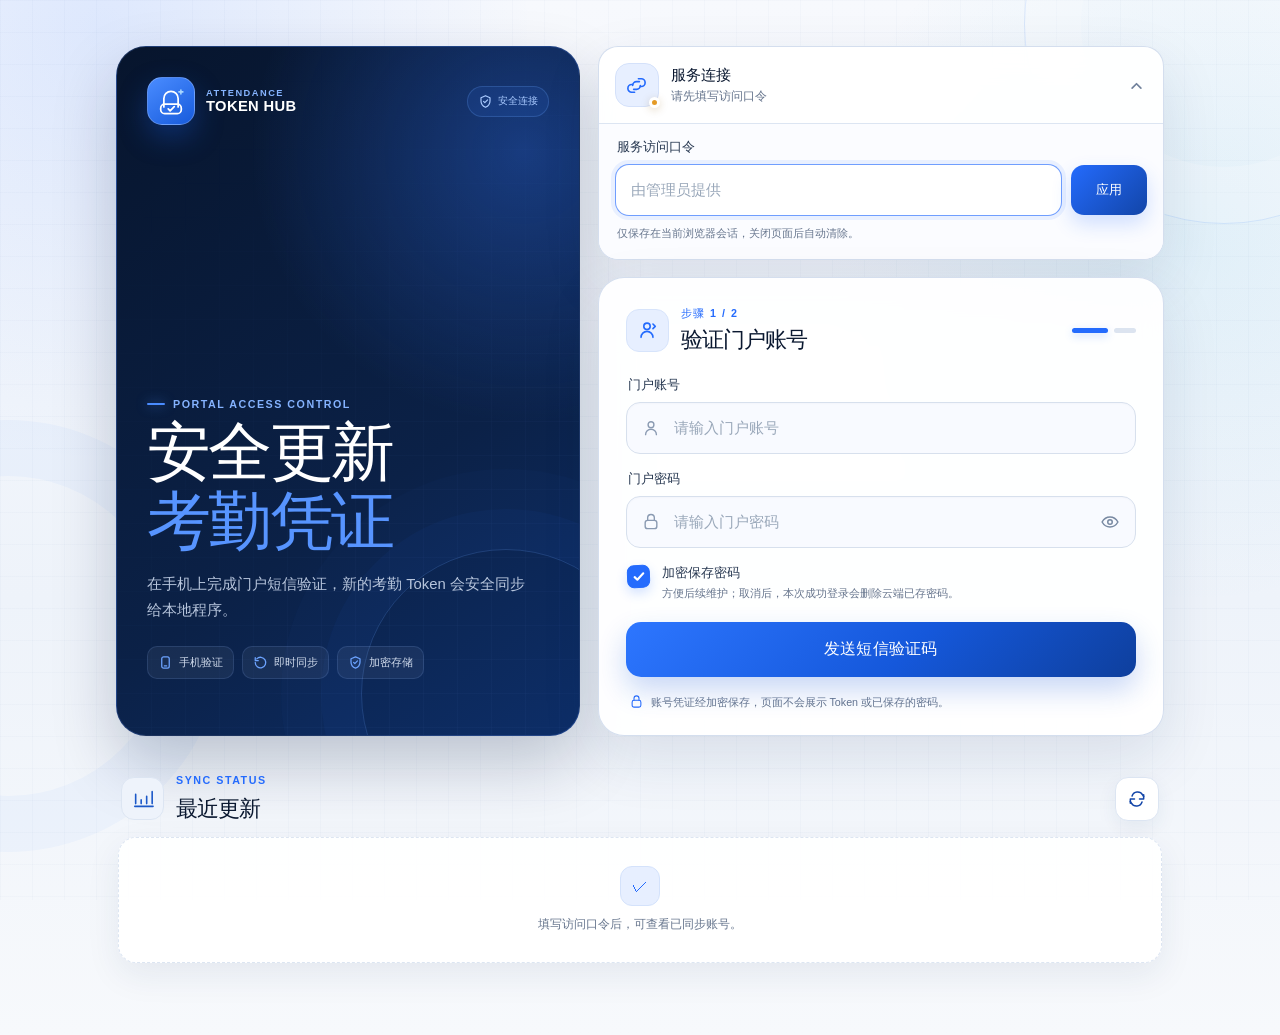
==== commit eaf352d6: "fix: refresh centered visibility control styles" ====
--- a/webApp/app/index.html
+++ b/webApp/app/index.html
@@ -6,7 +6,7 @@
     <meta name="theme-color" content="#07152d">
     <meta name="description" content="通过门户短信验证安全更新考勤 Token">
     <title>考勤凭证助手</title>
-    <link rel="stylesheet" href="styles.css?v=20261005-blue">
+    <link rel="stylesheet" href="styles.css?v=20261005-eye-center">
   </head>
   <body>
     <div class="ambient ambient-one" aria-hidden="true"></div>
--- a/webApp/app/styles.css
+++ b/webApp/app/styles.css
@@ -650,6 +650,7 @@
   background: transparent;
   cursor: pointer;
   place-items: center;
+  transform: translateY(-50%);
 }
 
 .visibility-button:hover {
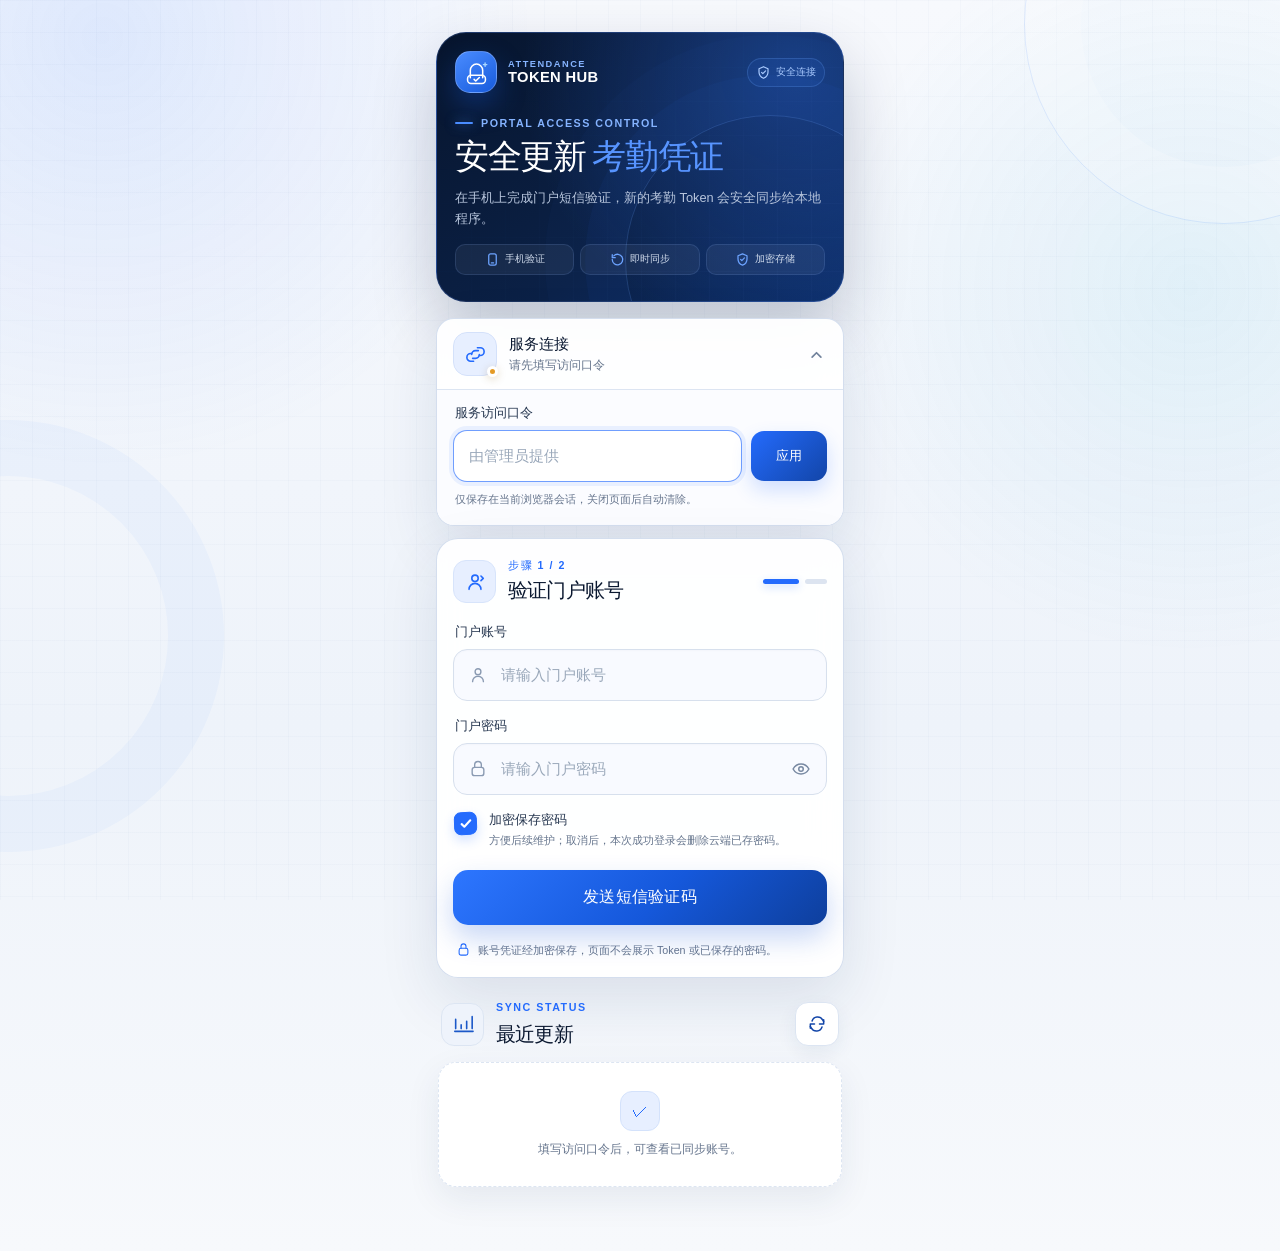
==== commit 8ee11a7c: "feat: optimize token hub for mobile layout" ====
--- a/webApp/app/index.html
+++ b/webApp/app/index.html
@@ -3,10 +3,12 @@
   <head>
     <meta charset="UTF-8">
     <meta name="viewport" content="width=device-width, initial-scale=1, viewport-fit=cover">
+    <meta name="mobile-web-app-capable" content="yes">
+    <meta name="apple-mobile-web-app-capable" content="yes">
     <meta name="theme-color" content="#07152d">
     <meta name="description" content="通过门户短信验证安全更新考勤 Token">
     <title>考勤凭证助手</title>
-    <link rel="stylesheet" href="styles.css?v=20261005-eye-center">
+    <link rel="stylesheet" href="styles.css?v=20261005-mobile">
   </head>
   <body>
     <div class="ambient ambient-one" aria-hidden="true"></div>
@@ -37,7 +39,7 @@
         </div>
         <div class="hero-content">
           <p class="eyebrow"><span></span> PORTAL ACCESS CONTROL</p>
-          <h1>安全更新<br><em>考勤凭证</em></h1>
+          <h1>安全更新<em>考勤凭证</em></h1>
           <p class="hero-copy">在手机上完成门户短信验证，新的考勤 Token 会安全同步给本地程序。</p>
           <div class="hero-features" aria-label="服务特性">
             <span><svg viewBox="0 0 20 20" aria-hidden="true"><rect x="5" y="2.5" width="10" height="15" rx="2.5"/><path d="M8.5 14.5h3"/></svg>手机验证</span>
--- a/webApp/app/styles.css
+++ b/webApp/app/styles.css
@@ -102,7 +102,7 @@
 .page-shell {
   position: relative;
   z-index: 1;
-  width: min(100%, 620px);
+  width: min(100%, 440px);
   margin: 0 auto;
   padding: max(22px, env(safe-area-inset-top)) 16px max(48px, env(safe-area-inset-bottom));
 }
@@ -110,11 +110,11 @@
 .hero {
   position: relative;
   display: flex;
-  min-height: 350px;
+  min-height: 270px;
   flex-direction: column;
   overflow: hidden;
   margin-bottom: 16px;
-  padding: 22px;
+  padding: 18px;
   border: 1px solid rgba(100, 151, 255, 0.22);
   border-radius: 30px;
   color: #fff;
@@ -173,8 +173,8 @@
 
 .brand-mark {
   display: grid;
-  width: 48px;
-  height: 48px;
+  width: 42px;
+  height: 42px;
   flex: 0 0 auto;
   border: 1px solid rgba(255, 255, 255, 0.24);
   border-radius: 15px;
@@ -184,7 +184,7 @@
 }
 
 .brand-mark svg {
-  width: 38px;
+  width: 33px;
   fill: none;
   stroke: #fff;
   stroke-linecap: round;
@@ -221,7 +221,7 @@
   min-width: max-content;
   align-items: center;
   gap: 5px;
-  padding: 7px 10px;
+  padding: 6px 8px;
   border: 1px solid rgba(112, 170, 255, 0.22);
   border-radius: 999px;
   color: #a9caff;
@@ -240,7 +240,7 @@
 }
 
 .hero-content {
-  margin-top: 38px;
+  margin-top: 24px;
 }
 
 .eyebrow,
@@ -284,43 +284,46 @@
 }
 
 h1 {
-  margin-bottom: 15px;
+  margin-bottom: 10px;
   color: #fff;
-  font-size: clamp(2.25rem, 10vw, 3.25rem);
+  font-size: clamp(1.78rem, 8vw, 2.15rem);
   font-weight: 900;
-  line-height: 1.08;
+  line-height: 1.15;
 }
 
 h1 em {
+  margin-left: 0.2em;
   color: #5794ff;
   font-style: normal;
 }
 
 .hero-copy {
-  max-width: 430px;
+  max-width: 100%;
   margin-bottom: 0;
   color: #b7c5dc;
-  font-size: 0.88rem;
-  line-height: 1.75;
+  font-size: 0.8rem;
+  line-height: 1.65;
 }
 
 .hero-features {
-  display: flex;
-  flex-wrap: wrap;
-  gap: 8px;
-  margin-top: 23px;
+  display: grid;
+  grid-template-columns: repeat(3, minmax(0, 1fr));
+  gap: 6px;
+  margin-top: 15px;
 }
 
 .hero-features span {
   display: inline-flex;
   align-items: center;
-  gap: 6px;
-  padding: 8px 10px;
+  min-width: 0;
+  justify-content: center;
+  gap: 5px;
+  padding: 7px 4px;
   border: 1px solid rgba(138, 181, 255, 0.15);
   border-radius: 10px;
   color: #cfdaeb;
   background: rgba(255, 255, 255, 0.055);
-  font-size: 0.68rem;
+  font-size: 0.62rem;
   font-weight: 700;
 }
 
@@ -343,15 +346,15 @@
 }
 
 .connection-card {
-  margin-bottom: 14px;
+  margin-bottom: 12px;
   overflow: hidden;
-  border-radius: 20px;
+  border-radius: 18px;
 }
 
 .connection-toggle {
   display: flex;
   width: 100%;
-  min-height: 76px;
+  min-height: 70px;
   align-items: center;
   justify-content: space-between;
   padding: 13px 16px;
@@ -481,8 +484,8 @@
 }
 
 .auth-card {
-  padding: 23px 19px 20px;
-  border-radius: var(--radius);
+  padding: 20px 16px 18px;
+  border-radius: 22px;
 }
 
 .card-heading,
@@ -498,7 +501,7 @@
 }
 
 .card-heading {
-  margin-bottom: 23px;
+  margin-bottom: 20px;
 }
 
 .heading-copy {
@@ -537,7 +540,7 @@
 .section-heading h2 {
   margin: 0;
   color: var(--ink);
-  font-size: 1.35rem;
+  font-size: 1.25rem;
   font-weight: 900;
 }
 
@@ -893,7 +896,7 @@
 }
 
 .accounts-section {
-  padding: 29px 2px 0;
+  padding: 23px 2px 0;
 }
 
 .section-heading {
@@ -1055,7 +1058,7 @@
   bottom: max(20px, env(safe-area-inset-bottom));
   left: 18px;
   display: flex;
-  width: min(calc(100% - 36px), 500px);
+  width: min(calc(100% - 36px), 410px);
   min-height: 54px;
   margin: 0 auto;
   align-items: center;
@@ -1129,72 +1132,10 @@
   to { transform: rotate(360deg); }
 }
 
-@media (min-width: 760px) {
+@media (min-width: 500px) {
   .page-shell {
-    padding-top: 38px;
-    padding-bottom: 72px;
-  }
-
-  .hero {
-    padding: 27px;
-  }
-
-  .auth-card {
-    padding: 29px 27px 24px;
-  }
-
-  .accounts-list {
-    grid-template-columns: repeat(2, minmax(0, 1fr));
-  }
-
-  .empty-state {
-    grid-column: 1 / -1;
-  }
-}
-
-@media (min-width: 940px) {
-  .page-shell {
-    display: grid;
-    width: min(calc(100% - 48px), 1080px);
-    grid-template-columns: minmax(0, 0.9fr) minmax(420px, 1.1fr);
-    gap: 16px 18px;
-    align-items: start;
-    padding-top: 46px;
-  }
-
-  .hero {
-    grid-row: 1 / span 2;
-    min-height: 690px;
-    margin-bottom: 0;
-    padding: 30px;
-  }
-
-  .hero-content {
-    margin-top: auto;
-    margin-bottom: 26px;
-  }
-
-  .hero h1 {
-    font-size: clamp(3.3rem, 5vw, 4.5rem);
-  }
-
-  .hero-copy {
-    max-width: 390px;
-    font-size: 0.93rem;
-  }
-
-  .connection-card {
-    grid-column: 2;
-    margin-bottom: 0;
-  }
-
-  .auth-card {
-    grid-column: 2;
-  }
-
-  .accounts-section {
-    grid-column: 1 / -1;
-    padding-top: 22px;
+    padding-top: 32px;
+    padding-bottom: 64px;
   }
 }
 
@@ -1205,9 +1146,9 @@
   }
 
   .hero {
-    min-height: 336px;
-    padding: 19px;
-    border-radius: 25px;
+    min-height: 258px;
+    padding: 16px;
+    border-radius: 23px;
   }
 
   .brand-mark {
@@ -1230,19 +1171,12 @@
   }
 
   .hero-content {
-    margin-top: 32px;
-  }
-
-  .hero-features span {
-    flex: 1 1 auto;
-    justify-content: center;
-    padding-right: 7px;
-    padding-left: 7px;
+    margin-top: 20px;
   }
 
   .auth-card {
-    padding-right: 16px;
-    padding-left: 16px;
+    padding-right: 14px;
+    padding-left: 14px;
   }
 
   .heading-icon {
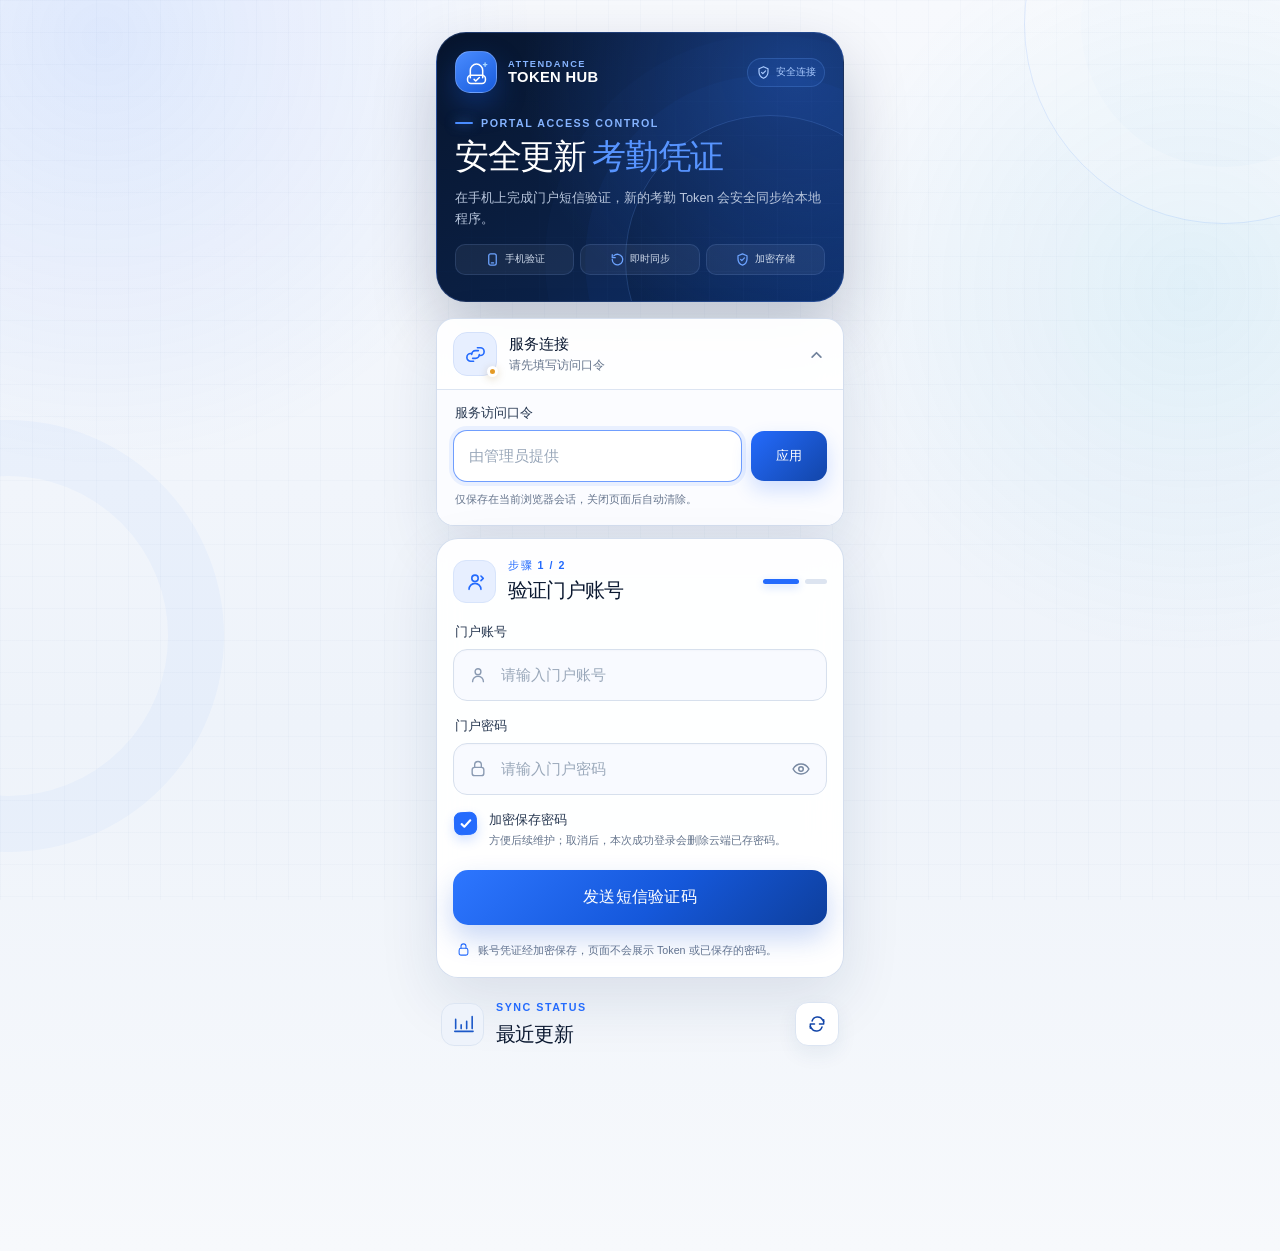
==== commit ba63121e: "feat: apply mobile key from share link" ====
--- a/webApp/app/index.html
+++ b/webApp/app/index.html
@@ -178,6 +178,6 @@
       <span id="toast-message"></span>
     </div>
 
-    <script src="app.js" defer></script>
+    <script src="app.js?v=20261005-share-access" defer></script>
   </body>
 </html>
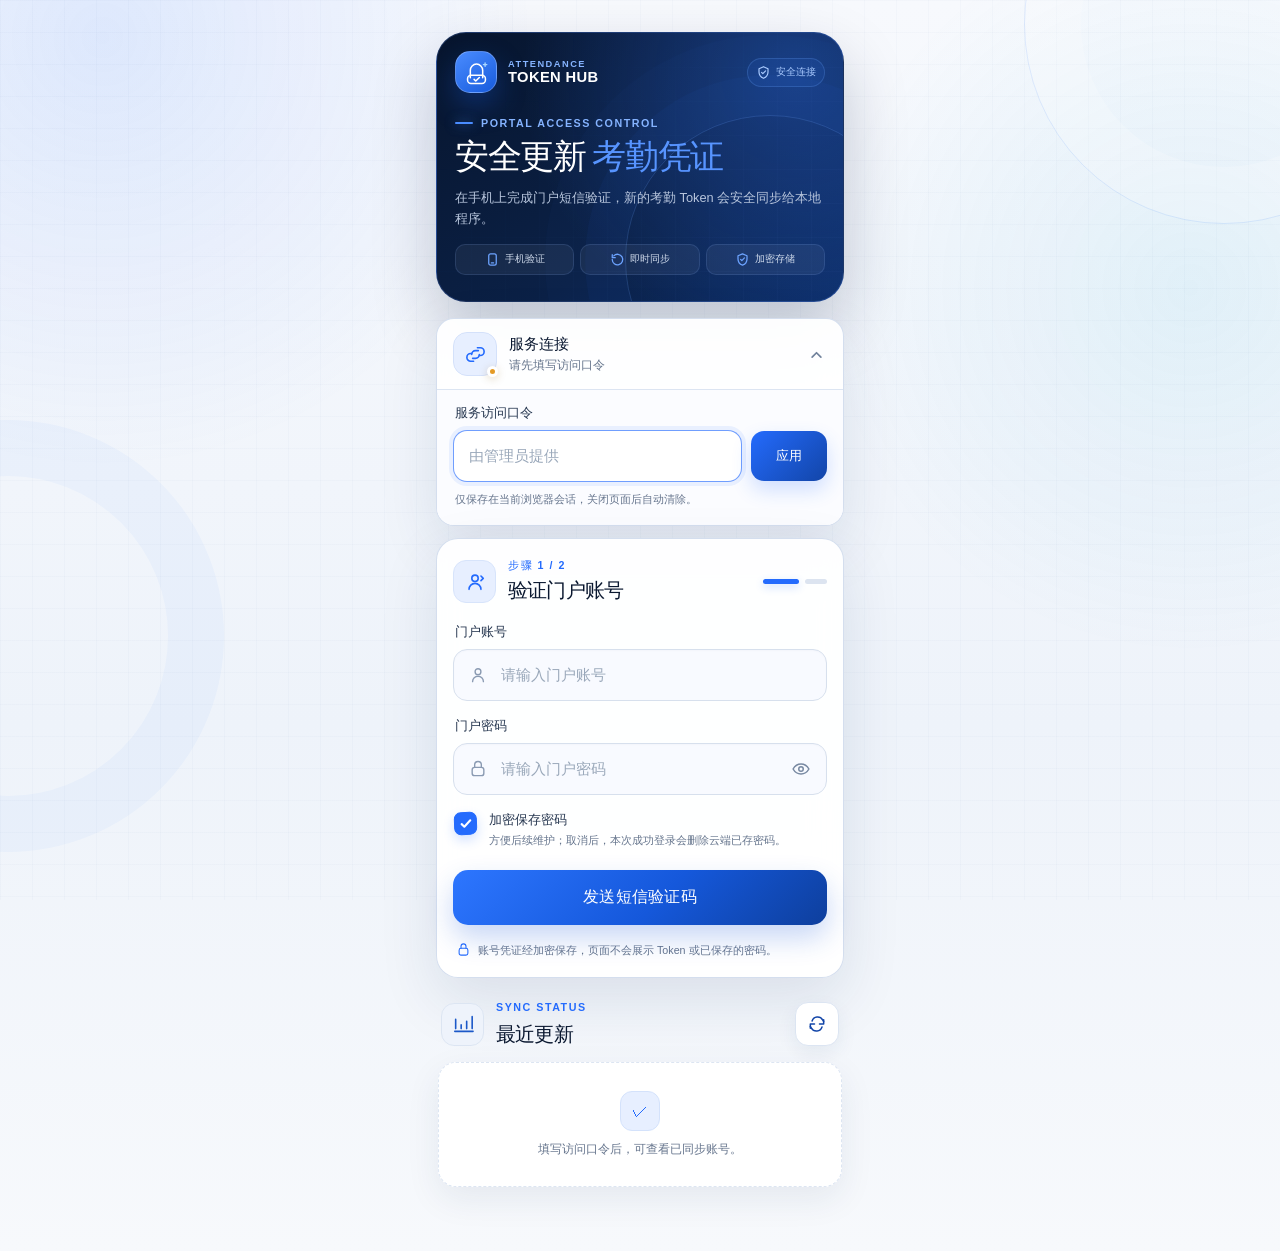
==== commit 159ff43d: "fix: clarify mobile form feedback" ====
--- a/webApp/app/index.html
+++ b/webApp/app/index.html
@@ -178,6 +178,6 @@
       <span id="toast-message"></span>
     </div>
 
-    <script src="app.js?v=20261005-share-access" defer></script>
+    <script src="app.js?v=20261005-feedback" defer></script>
   </body>
 </html>
